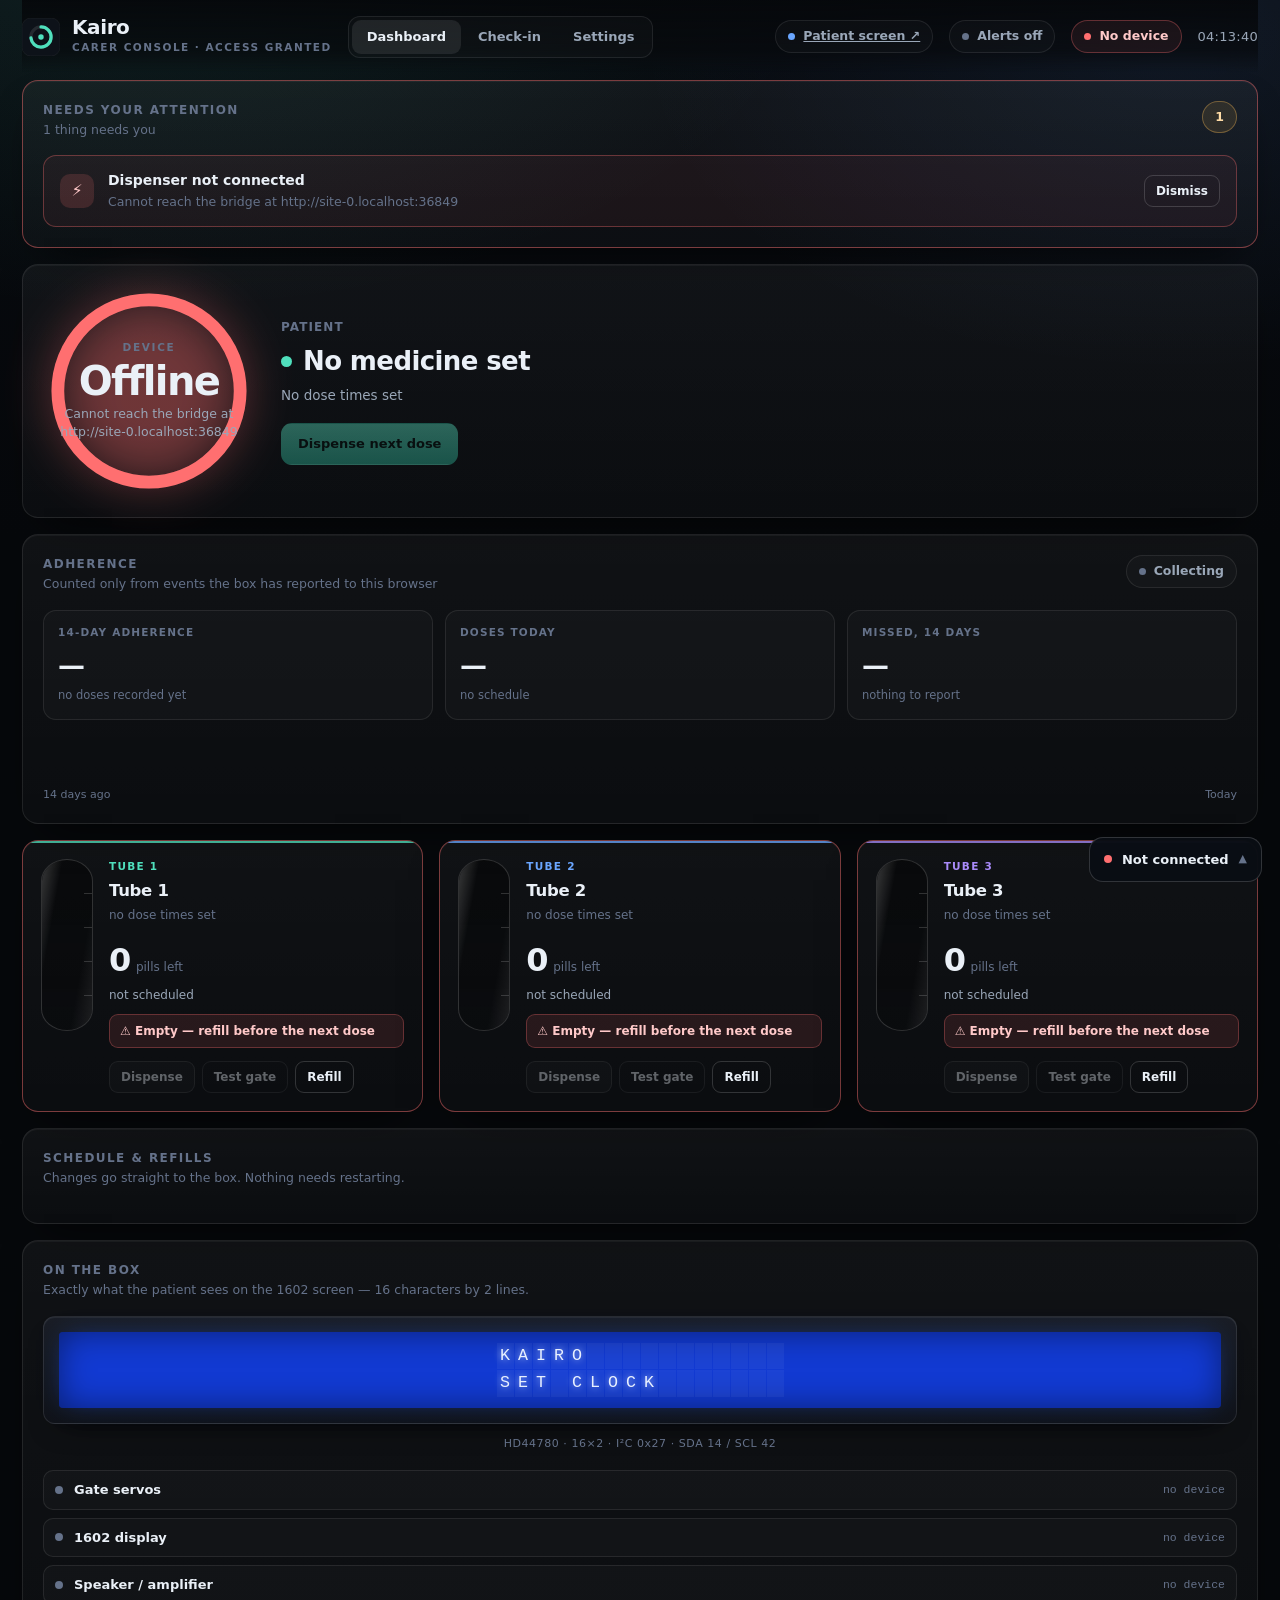
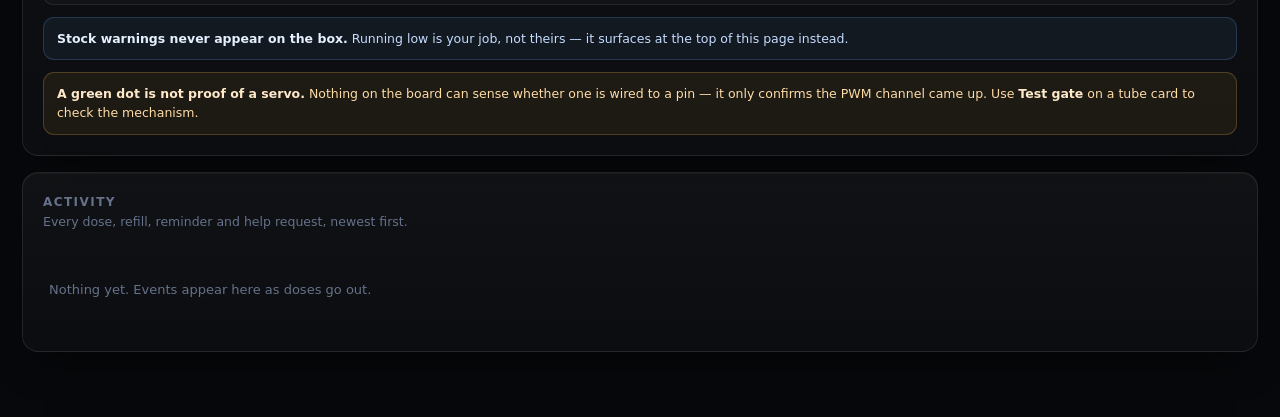
==== site/index.html @ b150500f "Kairo: pill dispenser with carer console and patient kiosk Access Granted hackathon build. A three-t" ====
<!doctype html>
<html lang="en">
<head>
<meta charset="utf-8">
<meta name="viewport" content="width=device-width, initial-scale=1, viewport-fit=cover">
<title>Kairo — carer console</title>
<meta name="description" content="Kairo by Access Granted — the carer console for a low-cost automatic pill dispenser.">
<meta name="theme-color" content="#06080b">
<link rel="icon" href="data:image/svg+xml,<svg xmlns='http://www.w3.org/2000/svg' viewBox='0 0 64 64'><rect width='64' height='64' rx='16' fill='%230a0e14'/><circle cx='32' cy='32' r='17' fill='none' stroke='%234fe0bd' stroke-width='6' stroke-dasharray='80 27' stroke-linecap='round' transform='rotate(-90 32 32)'/></svg>">
<link rel="stylesheet" href="app/theme.css">
<link rel="stylesheet" href="app/carer.css">
</head>
<body>

<div class="wrap">
<header class="top">
  <div class="brand">
    <svg class="mark" viewBox="0 0 64 64" aria-hidden="true">
      <rect width="64" height="64" rx="15" fill="#0d1219" stroke="rgba(255,255,255,.09)"/>
      <circle cx="32" cy="32" r="17" fill="none" stroke="rgba(255,255,255,.1)" stroke-width="5.5"/>
      <circle cx="32" cy="32" r="17" fill="none" stroke="#4fe0bd" stroke-width="5.5"
              stroke-dasharray="78 29" stroke-linecap="round" transform="rotate(-90 32 32)"/>
      <circle cx="32" cy="32" r="4.6" fill="#4fe0bd"/>
    </svg>
    <div><h1>Kairo</h1><span class="by">Carer console · Access Granted</span></div>
  </div>

  <nav class="views" aria-label="Sections">
    <button data-view="dashboard" aria-current="true">Dashboard</button>
    <button data-view="camera">Check-in</button>
    <button data-view="settings">Settings</button>
  </nav>

  <span class="spacer"></span>

  <!-- The patient screen is a separate page for a separate device. Opened
       in a new tab so the carer never loses this one. -->
  <a class="chip" href="patient.html" target="_blank" rel="noopener"
     title="Open the patient kiosk — this is what goes on the tablet beside the box">
    <span class="dot" style="background:var(--blue)"></span>Patient screen ↗
  </a>
  <span class="chip" id="alarmChip" role="button" tabindex="0"
        title="Browser notifications for refills, missed doses and help requests">
    <span class="dot"></span><span id="alarmTxt">Alerts off</span>
  </span>
  <span class="chip demo" id="srcChip"><span class="dot"></span><span id="srcTxt">Demo data</span></span>
  <span class="clock num" id="hostClock">--:--:--</span>
</header>

<!-- ==================== DASHBOARD ==================== -->
<main id="dashboard" class="grid">

  <!-- First thing on the page, because it is the only part that asks the
       carer to actually do something. -->
  <section class="card alerts calm" id="alerts">
    <div class="hdr">
      <div><h2>Needs your attention</h2><p class="sub" id="alertCount">Nothing needs you</p></div>
      <span class="chip warn" id="alertBadge" hidden>0</span>
    </div>
    <ul class="alert-list" id="alertList"></ul>
    <div class="refill" id="refillBox" hidden></div>
  </section>

  <section class="card span5">
    <div class="hero" id="hero">
      <div class="ring">
        <div class="glow" id="ringGlow"></div>
        <svg viewBox="0 0 100 100" aria-hidden="true">
          <circle cx="50" cy="50" r="43" fill="none" stroke="rgba(255,255,255,.075)" stroke-width="6"/>
          <circle id="ringArc" cx="50" cy="50" r="43" fill="none" stroke="#4fe0bd" stroke-width="6"
                  stroke-linecap="round" stroke-dasharray="270.2" stroke-dashoffset="270.2"
                  style="transition:stroke-dashoffset .6s linear, stroke .5s"/>
        </svg>
        <div class="face">
          <div class="lab" id="ringLab">Next dose in</div>
          <div class="big num" id="ringBig">--</div>
          <div class="sml" id="ringSml">&nbsp;</div>
        </div>
      </div>
      <div class="meta">
        <div class="who" id="heroWho">Patient</div>
        <div class="med"><span class="swatch" id="heroSw"></span><span id="heroMed">—</span></div>
        <div class="at" id="heroAt">No schedule set</div>
        <div class="acts">
          <button class="btn primary" id="btnForce">Dispense next dose</button>
        </div>
      </div>
    </div>
  </section>

  <section class="card span7">
    <div class="hdr">
      <div><h2>Adherence</h2><p class="sub" id="adhSub">Doses taken on time</p></div>
      <span class="chip" id="adhTag"><span class="dot"></span><span>—</span></span>
    </div>
    <div class="stats">
      <div class="stat"><div class="k">14-day adherence</div><div class="v num" id="stAdh">—</div><div class="n" id="stAdhN">no data yet</div></div>
      <div class="stat"><div class="k">Doses today</div><div class="v num" id="stToday">—</div><div class="n" id="stTodayN">&nbsp;</div></div>
      <div class="stat"><div class="k">Missed, 14 days</div><div class="v num" id="stMiss">—</div><div class="n" id="stMissN">&nbsp;</div></div>
    </div>
    <div class="days" id="daysBar" role="img" aria-label="Daily adherence, last 14 days"></div>
    <div class="days-legend"><span>14 days ago</span><span>Today</span></div>
  </section>

  <div class="tubes" id="tubeCards"></div>

  <section class="card span7">
    <h2>Schedule &amp; refills</h2>
    <p class="sub">Changes go straight to the box. Nothing needs restarting.</p>
    <div id="editors"></div>
  </section>

  <section class="card span5">
    <h2>On the box</h2>
    <p class="sub">Exactly what the patient sees on the 1602 screen — 16 characters by 2 lines.</p>
    <div class="lcd-wrap">
      <div class="bezel"><div class="lcd" id="lcd" aria-live="polite"></div></div>
      <div class="lcd-cap">HD44780 · 16×2 · I²C 0x27 · SDA 14 / SCL 42</div>
    </div>
    <div class="hw" id="hwList" style="margin-top:18px"></div>
    <div class="note info">
      <b>Stock warnings never appear on the box.</b> Running low is your job, not theirs —
      it surfaces at the top of this page instead.
    </div>
    <div class="note">
      <b>A green dot is not proof of a servo.</b> Nothing on the board can sense whether
      one is wired to a pin — it only confirms the PWM channel came up. Use <b>Test gate</b>
      on a tube card to check the mechanism.
    </div>
  </section>

  <section class="card">
    <h2>Activity</h2>
    <p class="sub">Every dose, refill, reminder and help request, newest first.</p>
    <ul class="log" id="logList"></ul>
  </section>
</main>

<!-- ==================== CHECK-IN ==================== -->
<section id="camera" class="grid">
  <div class="card span8">
    <div class="hdr">
      <div><h2>Wellbeing check-in</h2><p class="sub">Live view from the XIAO ESP32-S3 Sense beside the box.</p></div>
      <button class="btn" id="btnCam">Start check-in</button>
    </div>
    <div class="cam-frame" id="camFrame">
      <div class="cam-off">
        <div class="eye">◉</div>
        <h3>Camera is off</h3>
        <p>The stream stays off until a carer asks for it. Enter the camera address
           and press <b>Start check-in</b>.</p>
      </div>
    </div>
    <div class="privacy">
      <span class="i">🔒</span>
      <p><b>This is not monitoring.</b> The camera has no recording, no storage and no
      face recognition. It opens only when a carer presses the button, shows an indicator
      while it is on, and closes when you leave this page — a consented look-in to decide
      whether somebody needs a phone call, nothing more.</p>
    </div>
  </div>

  <div class="card span4">
    <h2>Camera</h2>
    <p class="sub">Second board, its own WiFi connection.</p>
    <div style="margin-bottom:12px">
      <label class="fl" for="camIp">Address from the serial log</label>
      <input type="text" id="camIp" placeholder="10.24.109.107" autocomplete="off">
    </div>
    <div class="hw">
      <div class="p" id="camStat"><span class="dot"></span><span class="nm">Stream</span><span class="pin">idle</span></div>
      <div class="p"><span class="dot" style="background:var(--blue)"></span><span class="nm">Board</span><span class="pin">XIAO ESP32-S3 Sense</span></div>
      <div class="p"><span class="dot" style="background:var(--blue)"></span><span class="nm">Feed</span><span class="pin">MJPEG :81/stream</span></div>
    </div>
    <div class="note info">
      The address is DHCP-assigned and changes on every boot, so read it from
      <span class="mono">serial-tools/read_serial.py</span> rather than trusting an old one.
      The sketch needs <span class="mono">PSRAM=opi</span> or the camera will not initialise.
    </div>
    <div style="margin-top:14px;display:flex;gap:8px;flex-wrap:wrap">
      <button class="btn sm" id="btnSnap">Open still frame</button>
      <button class="btn sm ghost" id="btnCamUi">Camera settings</button>
    </div>
  </div>
</section>

<!-- ==================== SETTINGS ==================== -->
<section id="settings" class="grid">
  <div class="card span6">
    <h2>Reminder sound</h2>
    <p class="sub">What the box plays when a dose is due. Stored on the board, so it survives a power cut.</p>
    <div class="sounds" id="soundList" role="radiogroup" aria-label="Reminder sound"></div>
    <div class="vol">
      <label class="fl" for="volume" style="margin:0;white-space:nowrap">Volume</label>
      <input type="range" id="volume" min="0" max="100" step="5" value="35">
      <span class="val num" id="volVal">35%</span>
    </div>
    <div class="note">
      <b>Loud enough matters.</b> The chime has to carry into the next room, but it also
      plays several times a day for years — anything that reads as an emergency in week one
      gets ignored by week three. That is why none of these are alarms.
    </div>
    <div class="note info">
      A missed dose or an empty tube always uses a separate, more insistent tune so the two
      can never be confused. That one is deliberately not adjustable.
    </div>
  </div>

  <div class="card span6">
    <h2>Who this is for</h2>
    <p class="sub">Stored on the board alongside the schedule.</p>
    <div style="margin-bottom:14px">
      <label class="fl" for="cfgPatient">Name shown on this console</label>
      <input type="text" id="cfgPatient" maxlength="40" placeholder="e.g. Mum, or Margaret">
    </div>
    <div style="display:flex;gap:12px;flex-wrap:wrap">
      <div style="flex:1 1 150px">
        <label class="fl" for="cfgLow">Warn me at</label>
        <input type="number" id="cfgLow" min="1" max="200" value="10">
      </div>
      <div style="flex:1 1 150px">
        <label class="fl" for="cfgRemind">Repeat reminder every</label>
        <input type="number" id="cfgRemind" min="1" max="60" value="3">
      </div>
      <div style="flex:1 1 150px">
        <label class="fl" for="cfgMissed">Call it missed after</label>
        <input type="number" id="cfgMissed" min="2" max="240" value="15">
      </div>
    </div>
    <p class="sub" style="margin:8px 0 0">Pills · minutes · minutes</p>
    <div style="margin-top:14px;display:flex;gap:9px;align-items:center">
      <button class="btn primary" id="btnSaveCfg">Save to device</button>
      <span class="saved" id="cfgSaved" style="font-size:12px;color:var(--mint);opacity:0;transition:opacity .3s">Saved</span>
    </div>
    <div class="note info">
      <b>Give up after</b> is when an untaken dose is recorded as missed and raised here.
      It does not retract the pills — they are already in the tray.
    </div>
  </div>

  <div class="card span6">
    <div class="hdr">
      <div><h2>Device console</h2><p class="sub">Raw serial from the board.</p></div>
      <button class="btn sm ghost" id="btnProbe">Re-probe pins</button>
    </div>
    <div class="term" id="term"></div>
    <div class="note info">
      Anything the board prints that is not JSON lands here, so an ordinary
      <span class="mono">print()</span> while debugging still shows up.
    </div>
  </div>
</section>
</div>

<!-- ==================== connection drawer ==================== -->
<aside class="conn" id="conn">
  <button class="hd" id="connHd" aria-expanded="false">
    <span class="dot" id="connDot" style="background:var(--amber)"></span>
    <span id="connTitle">Demo data — no board attached</span>
    <span class="ch" id="connChev">▲</span>
  </button>
  <div class="bd">
    <div class="seg" role="tablist">
      <button data-src="demo" aria-current="true">Demo</button>
      <button data-src="bridge" aria-current="false">Live device</button>
    </div>
    <div id="bridgeCfg" hidden>
      <div class="fld">
        <label class="fl" for="baseUrl">Bridge address</label>
        <input type="text" id="baseUrl" placeholder="http://localhost:8000" autocomplete="off">
      </div>
      <div class="fld">
        <label class="fl" for="portSel">Serial port</label>
        <select id="portSel"><option value="">auto-detect</option></select>
      </div>
      <div class="kv"><span>Board</span><span id="kvFw">—</span></div>
      <div class="kv"><span>Frame age</span><span id="kvAge">—</span></div>
      <div class="kv"><span>Clock</span><span id="kvClock">—</span></div>
    </div>
    <p class="msg" id="connMsg">
      Everything works without hardware. Switch to <b>Live device</b> once
      <span class="mono">python site/bridge.py</span> is running.
    </p>
  </div>
</aside>

<div class="toasts" id="toasts"></div>
<div class="sr" id="live" aria-live="assertive"></div>

<script src="app/core.js"></script>
<script src="app/device.js"></script>
<script src="app/carer.js"></script>
</body>
</html>
---- site/app/theme.css ----
/* ==================================================================== *
 * Kairo — shared design system
 *
 * Loaded by BOTH the carer console and the patient kiosk, so anything in
 * here has to make sense on a laptop and on a tablet propped next to the
 * box. Page-specific layout lives in carer.css / patient.css.
 *
 * No build step and no external requests by design: the site has to open
 * off a USB stick at a venue with no internet.
 * ==================================================================== */

:root{
  --bg:#06080b; --bg-2:#0a0e14;
  --panel:rgba(255,255,255,.042); --panel-2:rgba(255,255,255,.022);
  --line:rgba(255,255,255,.085); --line-2:rgba(255,255,255,.16);
  --ink:#eaf0f7; --dim:#9aa7b8; --faint:#65728a;
  --mint:#4fe0bd; --blue:#6aa6ff; --amber:#ffbe55; --red:#ff6f70; --violet:#a98bfa;

  /* One colour per tube, used consistently everywhere a tube is named. */
  --t1:#4fe0bd; --t2:#6aa6ff; --t3:#a98bfa;

  --r:16px; --r-sm:10px;
  --sans:ui-sans-serif,system-ui,-apple-system,"Segoe UI",Roboto,Inter,sans-serif;
  --mono:ui-monospace,"SF Mono","Cascadia Code",Consolas,"Liberation Mono",monospace;
  --shadow:0 1px 0 rgba(255,255,255,.045) inset, 0 18px 44px -22px rgba(0,0,0,.9);
}

*{box-sizing:border-box}
/* Author `display` rules beat the UA sheet, so a .warn{display:flex} would
   keep showing a [hidden] element. This has to win outright. */
[hidden]{display:none!important}
html,body{height:100%}
body{
  margin:0; background:var(--bg); color:var(--ink); font-family:var(--sans);
  font-size:14px; line-height:1.5; -webkit-font-smoothing:antialiased;
  overflow-x:hidden;
}
/* Two very soft light sources, so the flat panels have somewhere to sit. */
body::before{
  content:""; position:fixed; inset:0; pointer-events:none; z-index:0;
  background:
    radial-gradient(1100px 620px at 12% -8%, rgba(79,224,189,.10), transparent 62%),
    radial-gradient(900px 560px at 92% 4%, rgba(106,166,255,.09), transparent 60%),
    linear-gradient(180deg,#080b10,#06080b 60%);
}
button,input,select{font:inherit;color:inherit}
button{cursor:pointer;background:none;border:0}
a{color:var(--blue)}

.num{font-variant-numeric:tabular-nums;font-feature-settings:"tnum" 1}
.mono{font-family:var(--mono)}
.sr{position:absolute;width:1px;height:1px;overflow:hidden;clip:rect(0 0 0 0);white-space:nowrap}

/* ---------- brand ---------- */
.brand{display:flex;align-items:center;gap:12px;min-width:0}
.mark{width:38px;height:38px;flex:none}
.brand h1{margin:0;font-size:20px;font-weight:650;letter-spacing:-.4px;line-height:1.05}
.brand .by{
  display:block;font-size:10.5px;font-weight:600;letter-spacing:.14em;
  text-transform:uppercase;color:var(--faint);margin-top:2px;
}

/* ---------- chips ---------- */
.chip{
  display:inline-flex;align-items:center;gap:8px;padding:6px 12px;border-radius:999px;
  border:1px solid var(--line);background:var(--panel-2);font-size:12.5px;font-weight:560;
  color:var(--dim);
}
.chip .dot{width:7px;height:7px;border-radius:50%;background:var(--faint);flex:none}
.chip.live{color:#bff3e6;border-color:rgba(79,224,189,.34);background:rgba(79,224,189,.09)}
.chip.live .dot{background:var(--mint);animation:ping 2.4s infinite}
.chip.demo{color:#ffe0b0;border-color:rgba(255,190,85,.3);background:rgba(255,190,85,.08)}
.chip.demo .dot{background:var(--amber)}
.chip.bad{color:#ffc9c9;border-color:rgba(255,111,112,.32);background:rgba(255,111,112,.08)}
.chip.bad .dot{background:var(--red)}
.chip.warn{color:#ffdca6;border-color:rgba(255,190,85,.34);background:rgba(255,190,85,.1)}
.chip.warn .dot{background:var(--amber)}
@keyframes ping{
  0%{box-shadow:0 0 0 0 rgba(79,224,189,.5)}
  70%{box-shadow:0 0 0 7px rgba(79,224,189,0)}
  100%{box-shadow:0 0 0 0 rgba(79,224,189,0)}
}

/* ---------- cards ---------- */
.card{
  position:relative; padding:20px;
  border:1px solid var(--line); border-radius:var(--r);
  background:linear-gradient(180deg,var(--panel),var(--panel-2));
  box-shadow:var(--shadow);
}
.card h2{
  margin:0 0 2px; font-size:12px; font-weight:660; letter-spacing:.12em;
  text-transform:uppercase; color:var(--faint);
}
.card h2 + .sub{margin:0 0 16px;font-size:12.5px;color:var(--faint)}
.card .hdr{display:flex;align-items:flex-start;justify-content:space-between;gap:14px}

/* ---------- buttons ---------- */
.btn{
  display:inline-flex;align-items:center;justify-content:center;gap:8px;
  padding:10px 16px;border-radius:11px;border:1px solid var(--line-2);
  background:rgba(255,255,255,.05);font-size:13px;font-weight:600;color:var(--ink);
  transition:transform .12s,background .16s,border-color .16s,opacity .16s;
}
.btn:hover{background:rgba(255,255,255,.1)}
.btn:active{transform:translateY(1px)}
.btn:disabled{opacity:.38;cursor:not-allowed}
.btn.primary{background:linear-gradient(180deg,#5ff0cd,#31c4a4);border-color:transparent;color:#04120e}
.btn.primary:hover{filter:brightness(1.07)}
.btn.ghost{background:transparent}
.btn.sm{padding:6px 11px;font-size:12px;border-radius:9px}
.btn.danger{border-color:rgba(255,111,112,.4);color:#ffc9c9;background:rgba(255,111,112,.08)}

/* ---------- form fields ---------- */
input[type=text],input[type=number],input[type=time],select{
  padding:9px 11px;border-radius:10px;border:1px solid var(--line);
  background:rgba(0,0,0,.3);color:var(--ink);width:100%;
}
input:focus,select:focus,button:focus-visible{
  outline:2px solid rgba(106,166,255,.45);outline-offset:1px;border-color:transparent;
}
label.fl{
  display:block;font-size:11px;font-weight:600;letter-spacing:.08em;
  text-transform:uppercase;color:var(--faint);margin-bottom:6px;
}
input[type=range]{width:100%;accent-color:var(--mint)}

/* ---------- notes ---------- */
.note{
  margin-top:12px;padding:11px 13px;border-radius:11px;font-size:12.5px;line-height:1.55;
  background:rgba(255,190,85,.075);border:1px solid rgba(255,190,85,.22);color:#ffdca6;
}
.note b{color:#ffe9c9}
.note.info{background:rgba(106,166,255,.07);border-color:rgba(106,166,255,.22);color:#c6dcff}
.note.info b{color:#e4efff}

/* ---------- the 1602 display, drawn to scale ---------- */
.bezel{
  padding:15px;border-radius:12px;width:100%;
  background:linear-gradient(180deg,#1a1e26,#101319);
  border:1px solid rgba(255,255,255,.1);
  box-shadow:0 14px 30px -18px #000, inset 0 1px 0 rgba(255,255,255,.06);
}
.lcd{
  --cw:clamp(12px,2.1vw,17px);
  display:grid;grid-template-columns:repeat(16,var(--cw));gap:1px;
  justify-content:center;padding:11px 9px;border-radius:4px;
  background:#123ad2;
  box-shadow:inset 0 0 32px rgba(0,0,0,.45), 0 0 26px -8px rgba(30,90,255,.55);
}
.lcd s{
  all:unset;display:block;height:calc(var(--cw)*1.55);
  font-family:var(--mono);font-size:calc(var(--cw)*.98);line-height:calc(var(--cw)*1.55);
  text-align:center;color:#e8f0ff;text-shadow:0 0 7px rgba(220,235,255,.75);
  background:rgba(255,255,255,.045);white-space:pre;
}
.lcd-cap{font-size:11px;color:var(--faint);letter-spacing:.05em;text-align:center}

/* ---------- toasts ---------- */
.toasts{
  position:fixed;left:50%;top:14px;transform:translateX(-50%);z-index:80;
  display:flex;flex-direction:column;gap:9px;width:min(430px,calc(100vw - 28px));
}
.toast{
  display:flex;gap:12px;padding:13px 15px;border-radius:13px;
  background:rgba(14,18,25,.97);border:1px solid var(--line-2);backdrop-filter:blur(14px);
  box-shadow:0 20px 44px -20px #000;animation:drop .32s cubic-bezier(.2,.9,.2,1);
}
@keyframes drop{from{opacity:0;transform:translateY(-14px)}to{opacity:1;transform:none}}
.toast .i{font-size:17px;line-height:1.2}
.toast .c{flex:1;min-width:0}
.toast b{display:block;font-size:13.5px;font-weight:620}
.toast p{margin:2px 0 0;font-size:12.5px;color:var(--faint);line-height:1.5}
.toast.warn{border-color:rgba(255,190,85,.4)}
.toast.bad{border-color:rgba(255,111,112,.45)}
.toast.good{border-color:rgba(79,224,189,.4)}

@media(prefers-reduced-motion:reduce){
  *{animation-duration:.001s!important;transition-duration:.001s!important}
}
---- site/app/carer.css ----
/* ==================================================================== *
 * Kairo — the carer console
 *
 * Everything that involves a decision lives here: schedules, pill counts,
 * refill alerts, the sound, the camera, the raw serial. None of it appears
 * on the patient kiosk.
 * ==================================================================== */

.wrap{position:relative;z-index:1;max-width:1420px;margin:0 auto;padding:0 22px 64px}

/* ---------- header ---------- */
header.top{
  position:sticky; top:0; z-index:40;
  display:flex; align-items:center; gap:16px; flex-wrap:wrap;
  padding:16px 0 14px; margin-bottom:8px;
  background:linear-gradient(180deg,rgba(6,8,11,.94),rgba(6,8,11,.62) 70%,transparent);
  backdrop-filter:blur(14px);
}
nav.views{
  display:flex;gap:2px;padding:3px;border:1px solid var(--line);
  border-radius:12px;background:var(--panel-2);
}
nav.views button{
  padding:7px 15px;border-radius:9px;font-size:13px;font-weight:560;color:var(--dim);
  transition:background .16s,color .16s;
}
nav.views button:hover{color:var(--ink)}
nav.views button[aria-current="true"]{background:rgba(255,255,255,.085);color:var(--ink)}
.top .spacer{flex:1 1 auto}
.top .clock{font-size:13px;color:var(--dim);letter-spacing:.02em}
.chip button{color:inherit;opacity:.65}
.chip button:hover{opacity:1}
.chip .badge{
  min-width:17px;height:17px;padding:0 5px;border-radius:9px;display:grid;place-content:center;
  background:var(--red);color:#2a0000;font-size:10.5px;font-weight:750;
}

/* ---------- grid ---------- */
.grid{display:grid;grid-template-columns:repeat(12,1fr);gap:16px}
.grid > .card{grid-column:span 12}
.span3{grid-column:span 3}.span4{grid-column:span 4}.span5{grid-column:span 5}
.span6{grid-column:span 6}.span7{grid-column:span 7}.span8{grid-column:span 8}
@media(max-width:1080px){
  .span3,.span4,.span5,.span6,.span7,.span8{grid-column:span 12}
}
#dashboard,#camera,#settings{scroll-margin-top:88px}
#camera,#settings{display:none}
#camera.on,#settings.on{display:grid}

/* ==================================================================== *
 * ALERTS — the thing that tells the carer to act
 * ==================================================================== */
.alerts{grid-column:span 12}
.alerts.calm{border-color:rgba(79,224,189,.22)}
.alerts.hot{border-color:rgba(255,190,85,.4)}
.alerts.bad{border-color:rgba(255,111,112,.45)}
.alert-list{list-style:none;margin:0;padding:0;display:grid;gap:10px}
.alert{
  display:flex;align-items:center;gap:14px;padding:14px 16px;border-radius:13px;
  border:1px solid var(--line);background:var(--panel-2);
}
.alert.sev-warn{border-color:rgba(255,190,85,.32);background:rgba(255,190,85,.06)}
.alert.sev-bad{border-color:rgba(255,111,112,.34);background:rgba(255,111,112,.06)}
.alert .ic{
  width:34px;height:34px;flex:none;border-radius:10px;display:grid;place-content:center;
  font-size:16px;background:rgba(255,255,255,.06);
}
.alert.sev-warn .ic{background:rgba(255,190,85,.16);color:#ffdca6}
.alert.sev-bad .ic{background:rgba(255,111,112,.16);color:#ffc9c9}
.alert .tx{flex:1;min-width:0}
.alert .tx b{display:block;font-size:14px;font-weight:620}
.alert .tx span{font-size:12.5px;color:var(--faint)}
.alert .go{display:flex;gap:8px;flex-wrap:wrap;flex:none}
.calm-note{
  display:flex;align-items:center;gap:12px;padding:14px 16px;border-radius:13px;
  background:rgba(79,224,189,.06);border:1px solid rgba(79,224,189,.2);
  font-size:13.5px;color:#bff3e6;
}
.calm-note .ic{font-size:17px}

/* The refill drawer that an alert opens, inline so the carer never leaves
   the alert to act on it. */
.refill{
  display:flex;align-items:flex-end;gap:10px;flex-wrap:wrap;
  margin-top:10px;padding:14px;border-radius:12px;
  background:rgba(0,0,0,.3);border:1px solid var(--line);
}
.refill .f{width:120px;flex:none}
.refill .quick{display:flex;gap:7px;flex-wrap:wrap}

/* ==================================================================== *
 * HERO — countdown
 * ==================================================================== */
.hero{display:flex;gap:26px;align-items:center;flex-wrap:wrap}
.ring{position:relative;width:212px;height:212px;flex:none}
.ring svg{width:100%;height:100%;transform:rotate(-90deg)}
.ring .glow{
  position:absolute;inset:14px;border-radius:50%;filter:blur(26px);opacity:.4;
  background:var(--mint);transition:background .5s,opacity .5s;
}
.ring .face{position:absolute;inset:0;display:grid;place-content:center;text-align:center}
.ring .lab{font-size:10.5px;font-weight:660;letter-spacing:.16em;text-transform:uppercase;color:var(--faint)}
.ring .big{font-size:40px;font-weight:660;letter-spacing:-1.6px;line-height:1.04;margin:5px 0 2px}
.ring .sml{font-size:12.5px;color:var(--dim)}
.hero .meta{flex:1 1 260px;min-width:240px}
.hero .who{font-size:12px;color:var(--faint);letter-spacing:.09em;text-transform:uppercase;font-weight:640}
.hero .med{font-size:26px;font-weight:640;letter-spacing:-.6px;margin:6px 0 4px;display:flex;align-items:center;gap:11px}
.hero .med .swatch{width:11px;height:11px;border-radius:50%;flex:none}
.hero .at{color:var(--dim);font-size:13.5px}
.hero .acts{display:flex;gap:9px;flex-wrap:wrap;margin-top:18px}
.hero.urgent{animation:breathe 2.6s ease-in-out infinite}
@keyframes breathe{0%,100%{opacity:1}50%{opacity:.93}}

/* ---------- stats ---------- */
.stats{display:grid;grid-template-columns:repeat(3,1fr);gap:12px}
@media(max-width:520px){.stats{grid-template-columns:1fr 1fr}}
.stat{padding:14px;border:1px solid var(--line);border-radius:13px;background:var(--panel-2)}
.stat .k{font-size:10.5px;font-weight:660;letter-spacing:.11em;text-transform:uppercase;color:var(--faint)}
.stat .v{font-size:27px;font-weight:660;letter-spacing:-1px;margin-top:5px}
.stat .n{font-size:11.5px;color:var(--faint);margin-top:1px}
.days{display:flex;gap:4px;align-items:flex-end;margin-top:16px;height:44px}
.days i{flex:1;border-radius:3px;background:rgba(255,255,255,.07);position:relative;min-width:5px}
.days i b{position:absolute;inset:auto 0 0;border-radius:3px;display:block;transition:height .4s}
.days-legend{display:flex;justify-content:space-between;font-size:11px;color:var(--faint);margin-top:7px}

/* ==================================================================== *
 * TUBES
 * ==================================================================== */
.tubes{grid-column:span 12;display:grid;grid-template-columns:repeat(3,1fr);gap:16px}
@media(max-width:860px){.tubes{grid-template-columns:1fr}}
.tube{
  display:flex;gap:16px;padding:18px;
  border:1px solid var(--line);border-radius:var(--r);
  background:linear-gradient(180deg,var(--panel),var(--panel-2));box-shadow:var(--shadow);
  position:relative;overflow:hidden;
}
.tube::after{content:"";position:absolute;inset:0 0 auto;height:2px;background:var(--tc);opacity:.75}
.tube.low{border-color:rgba(255,190,85,.42)}
.tube.empty{border-color:rgba(255,111,112,.45)}
.glass{
  width:52px;flex:none;height:172px;border-radius:26px/22px;position:relative;
  border:1px solid var(--line-2);overflow:hidden;
  background:linear-gradient(180deg,rgba(0,0,0,.42),rgba(0,0,0,.2));
}
/* The fill is drawn as stacked tablets rather than a plain bar — the
   repeating gradient reads as pills from across a room. */
.glass .fill{
  position:absolute;inset:auto 3px 3px;border-radius:22px;
  transition:height .6s cubic-bezier(.2,.7,.2,1);
  background:
    repeating-linear-gradient(180deg,
      color-mix(in srgb,var(--tc) 88%, white 12%) 0 9px,
      color-mix(in srgb,var(--tc) 62%, black 38%) 9px 13px);
  box-shadow:0 0 22px -4px var(--tc);
}
.glass .shine{
  position:absolute;inset:0;border-radius:inherit;pointer-events:none;
  background:linear-gradient(100deg,rgba(255,255,255,.16) 4%,transparent 26%,transparent 72%,rgba(255,255,255,.07) 96%);
}
.glass .ticks{position:absolute;inset:0;pointer-events:none}
.glass .ticks i{position:absolute;right:0;width:8px;height:1px;background:rgba(255,255,255,.16)}
.tube .body{flex:1;min-width:0;display:flex;flex-direction:column}
.tube .tn{font-size:10.5px;font-weight:660;letter-spacing:.12em;text-transform:uppercase;color:var(--tc)}
.tube .name{
  font-size:16.5px;font-weight:620;letter-spacing:-.3px;margin:4px 0 2px;
  white-space:nowrap;overflow:hidden;text-overflow:ellipsis;
}
.tube .sched{font-size:12px;color:var(--faint)}
.tube .count{display:flex;align-items:baseline;gap:6px;margin-top:12px}
.tube .count b{font-size:32px;font-weight:660;letter-spacing:-1.4px}
.tube .count span{font-size:12px;color:var(--faint)}
.tube .runway{font-size:12px;color:var(--dim);margin-top:2px}
.tube .servo-no{margin-top:8px;font-size:11.5px;color:#ffc9c9}
.tube .warn{
  margin-top:10px;padding:7px 10px;border-radius:9px;font-size:12px;font-weight:560;
  display:flex;gap:7px;align-items:center;
}
.tube .warn.low{background:rgba(255,190,85,.11);color:#ffdca6;border:1px solid rgba(255,190,85,.26)}
.tube .warn.empty{background:rgba(255,111,112,.11);color:#ffc9c9;border:1px solid rgba(255,111,112,.3)}
.tube .acts{display:flex;gap:7px;margin-top:auto;padding-top:13px;flex-wrap:wrap}

/* ==================================================================== *
 * SCHEDULE EDITOR
 * ==================================================================== */
.ed{border-top:1px solid var(--line);padding:15px 0}
.ed:first-of-type{border-top:0;padding-top:4px}
.ed .row1{display:flex;gap:11px;align-items:flex-end;flex-wrap:wrap}
.ed .row1 .f-name{flex:1 1 200px;min-width:150px}
.ed .row1 .f-dose{width:96px;flex:none}
.ed .row1 .f-count{width:112px;flex:none}
.ed .dot{width:9px;height:9px;border-radius:50%;background:var(--tc);margin-bottom:13px;flex:none}
.times{display:flex;gap:7px;flex-wrap:wrap;align-items:center;margin-top:12px}
.time-chip{
  display:inline-flex;align-items:center;gap:7px;padding:6px 8px 6px 12px;border-radius:9px;
  border:1px solid var(--line-2);background:rgba(255,255,255,.05);
  font-size:13px;font-weight:600;font-variant-numeric:tabular-nums;
}
.time-chip button{color:var(--faint);font-size:15px;line-height:1;padding:0 2px}
.time-chip button:hover{color:var(--red)}
.times input[type=time]{width:118px}
.ed .save{margin-top:12px;display:flex;gap:9px;align-items:center}
.ed .saved{font-size:12px;color:var(--mint);opacity:0;transition:opacity .3s}
.ed .saved.on{opacity:1}

/* ==================================================================== *
 * HARDWARE / LCD PANEL
 * ==================================================================== */
.lcd-wrap{display:flex;flex-direction:column;align-items:center;gap:12px}
.hw{display:grid;gap:8px;margin-top:4px}
.hw .p{
  display:flex;align-items:center;gap:11px;padding:9px 11px;border-radius:10px;
  border:1px solid var(--line);background:var(--panel-2);font-size:13px;
}
.hw .p .dot{width:8px;height:8px;border-radius:50%;flex:none;background:var(--faint)}
.hw .p.ok .dot{background:var(--mint);box-shadow:0 0 9px var(--mint)}
.hw .p.no .dot{background:var(--red)}
.hw .p .nm{font-weight:600}
.hw .p .pin{
  margin-left:auto;font-family:var(--mono);font-size:11.5px;color:var(--faint);
  max-width:54%;overflow:hidden;text-overflow:ellipsis;white-space:nowrap;
}

/* ==================================================================== *
 * SOUND
 * ==================================================================== */
.sounds{display:grid;gap:9px}
.sound{
  display:flex;align-items:center;gap:12px;padding:11px 13px;border-radius:11px;
  border:1px solid var(--line);background:var(--panel-2);cursor:pointer;
  transition:border-color .16s,background .16s;
}
.sound:hover{background:rgba(255,255,255,.05)}
.sound[aria-checked="true"]{border-color:rgba(79,224,189,.45);background:rgba(79,224,189,.07)}
.sound .tick{
  width:18px;height:18px;flex:none;border-radius:50%;border:1.5px solid var(--line-2);
  display:grid;place-content:center;font-size:11px;color:#04120e;
}
.sound[aria-checked="true"] .tick{background:var(--mint);border-color:transparent}
.sound .nm{font-weight:600;text-transform:capitalize}
.sound .kd{font-size:11.5px;color:var(--faint);margin-left:auto;margin-right:4px}
.sound.off{opacity:.45;cursor:not-allowed}
.vol{display:flex;align-items:center;gap:13px;margin-top:16px}
.vol .val{width:46px;text-align:right;font-variant-numeric:tabular-nums;font-weight:620}

/* ==================================================================== *
 * ACTIVITY / CONSOLE
 * ==================================================================== */
.log{list-style:none;margin:0;padding:0;max-height:340px;overflow:auto}
.log li{display:flex;gap:12px;padding:10px 2px;border-bottom:1px solid rgba(255,255,255,.05)}
.log li:last-child{border-bottom:0}
.log .ic{
  width:26px;height:26px;flex:none;border-radius:8px;display:grid;place-content:center;
  font-size:13px;background:rgba(255,255,255,.06);
}
.log .tx{flex:1;min-width:0}
.log .tx b{font-weight:600}
.log .tx div{font-size:12px;color:var(--faint)}
.log .when{font-size:12px;color:var(--faint);white-space:nowrap;font-variant-numeric:tabular-nums}
.log .k-taken .ic{background:rgba(79,224,189,.15);color:var(--mint)}
.log .k-dispensed .ic{background:rgba(106,166,255,.15);color:var(--blue)}
.log .k-missed .ic,.log .k-empty .ic{background:rgba(255,111,112,.15);color:var(--red)}
.log .k-low .ic,.log .k-refill .ic{background:rgba(255,190,85,.15);color:var(--amber)}
.log .k-help .ic{background:rgba(255,111,112,.2);color:#ffc9c9}
.log .k-tested .ic{background:rgba(255,255,255,.08);color:var(--dim)}
.log .k-snoozed .ic,.log .k-reminded .ic{background:rgba(169,139,250,.15);color:var(--violet)}
.empty-note{padding:22px 4px;color:var(--faint);font-size:13px;text-align:center}
.term{
  font-family:var(--mono);font-size:11.5px;line-height:1.65;height:250px;overflow:auto;
  background:rgba(0,0,0,.4);border:1px solid var(--line);border-radius:11px;padding:11px;
  white-space:pre-wrap;word-break:break-word;color:#b9c6d8;
}
.term .t{color:var(--faint)}
.term .dev{color:#a8e6d6}
.term .br{color:#a9c8ff}

/* ==================================================================== *
 * CAMERA
 * ==================================================================== */
.cam-frame{
  position:relative;aspect-ratio:4/3;width:100%;max-height:min(60vh,540px);
  border-radius:14px;overflow:hidden;background:#05070a;border:1px solid var(--line);
  display:grid;place-items:center;
}
.cam-frame img{width:100%;height:100%;object-fit:cover;display:block}
.cam-off{text-align:center;padding:26px;max-width:44ch}
.cam-off .eye{font-size:34px;opacity:.5}
.cam-off h3{margin:12px 0 6px;font-size:16px;font-weight:620}
.cam-off p{margin:0;color:var(--faint);font-size:13px;line-height:1.6}
.cam-live-badge{
  position:absolute;top:12px;left:12px;display:flex;align-items:center;gap:7px;
  padding:6px 11px;border-radius:999px;background:rgba(0,0,0,.6);backdrop-filter:blur(8px);
  font-size:11.5px;font-weight:640;letter-spacing:.08em;text-transform:uppercase;
}
.cam-live-badge i{width:7px;height:7px;border-radius:50%;background:var(--red);animation:ping 1.8s infinite}
.privacy{
  display:flex;gap:12px;padding:14px;border-radius:12px;margin-top:14px;
  background:rgba(106,166,255,.06);border:1px solid rgba(106,166,255,.2);
}
.privacy .i{font-size:17px;line-height:1}
.privacy p{margin:0;font-size:12.5px;color:#c6dcff;line-height:1.6}
.privacy b{color:#e4efff}

/* ==================================================================== *
 * CONNECTION DRAWER
 * ==================================================================== */
.conn{
  position:fixed;right:18px;bottom:18px;z-index:60;
  width:auto;max-width:calc(100vw - 36px);
  border:1px solid var(--line-2);border-radius:14px;overflow:hidden;
  background:rgba(10,14,20,.96);backdrop-filter:blur(18px);
  box-shadow:0 26px 60px -26px #000;
}
.conn > button.hd{
  width:100%;display:flex;align-items:center;gap:10px;padding:12px 14px;
  font-size:13px;font-weight:600;text-align:left;
}
.conn .hd .dot{width:8px;height:8px;border-radius:50%;flex:none}
.conn .hd .ch{margin-left:auto;color:var(--faint);font-size:11px}
.conn .bd{display:none;padding:0 14px 14px;border-top:1px solid var(--line)}
.conn.open{width:min(370px,calc(100vw - 36px))}
.conn.open .bd{display:block}
.conn .seg{
  display:flex;gap:2px;padding:3px;border:1px solid var(--line);border-radius:11px;
  background:var(--panel-2);margin:14px 0 12px;
}
.conn .seg button{flex:1;padding:8px;border-radius:8px;font-size:12.5px;font-weight:600;color:var(--dim)}
.conn .seg button[aria-current=true]{background:rgba(255,255,255,.09);color:var(--ink)}
.conn .fld{margin-bottom:11px}
.conn .msg{font-size:12px;line-height:1.55;color:var(--faint);margin-top:4px}
.conn .msg.bad{color:#ffb4b4}
.conn .msg.good{color:#a7ecd8}
.conn .kv{
  display:flex;justify-content:space-between;font-size:12px;color:var(--faint);
  padding:4px 0;border-top:1px solid rgba(255,255,255,.05);
}
.conn .kv span:last-child{color:var(--dim);font-family:var(--mono)}
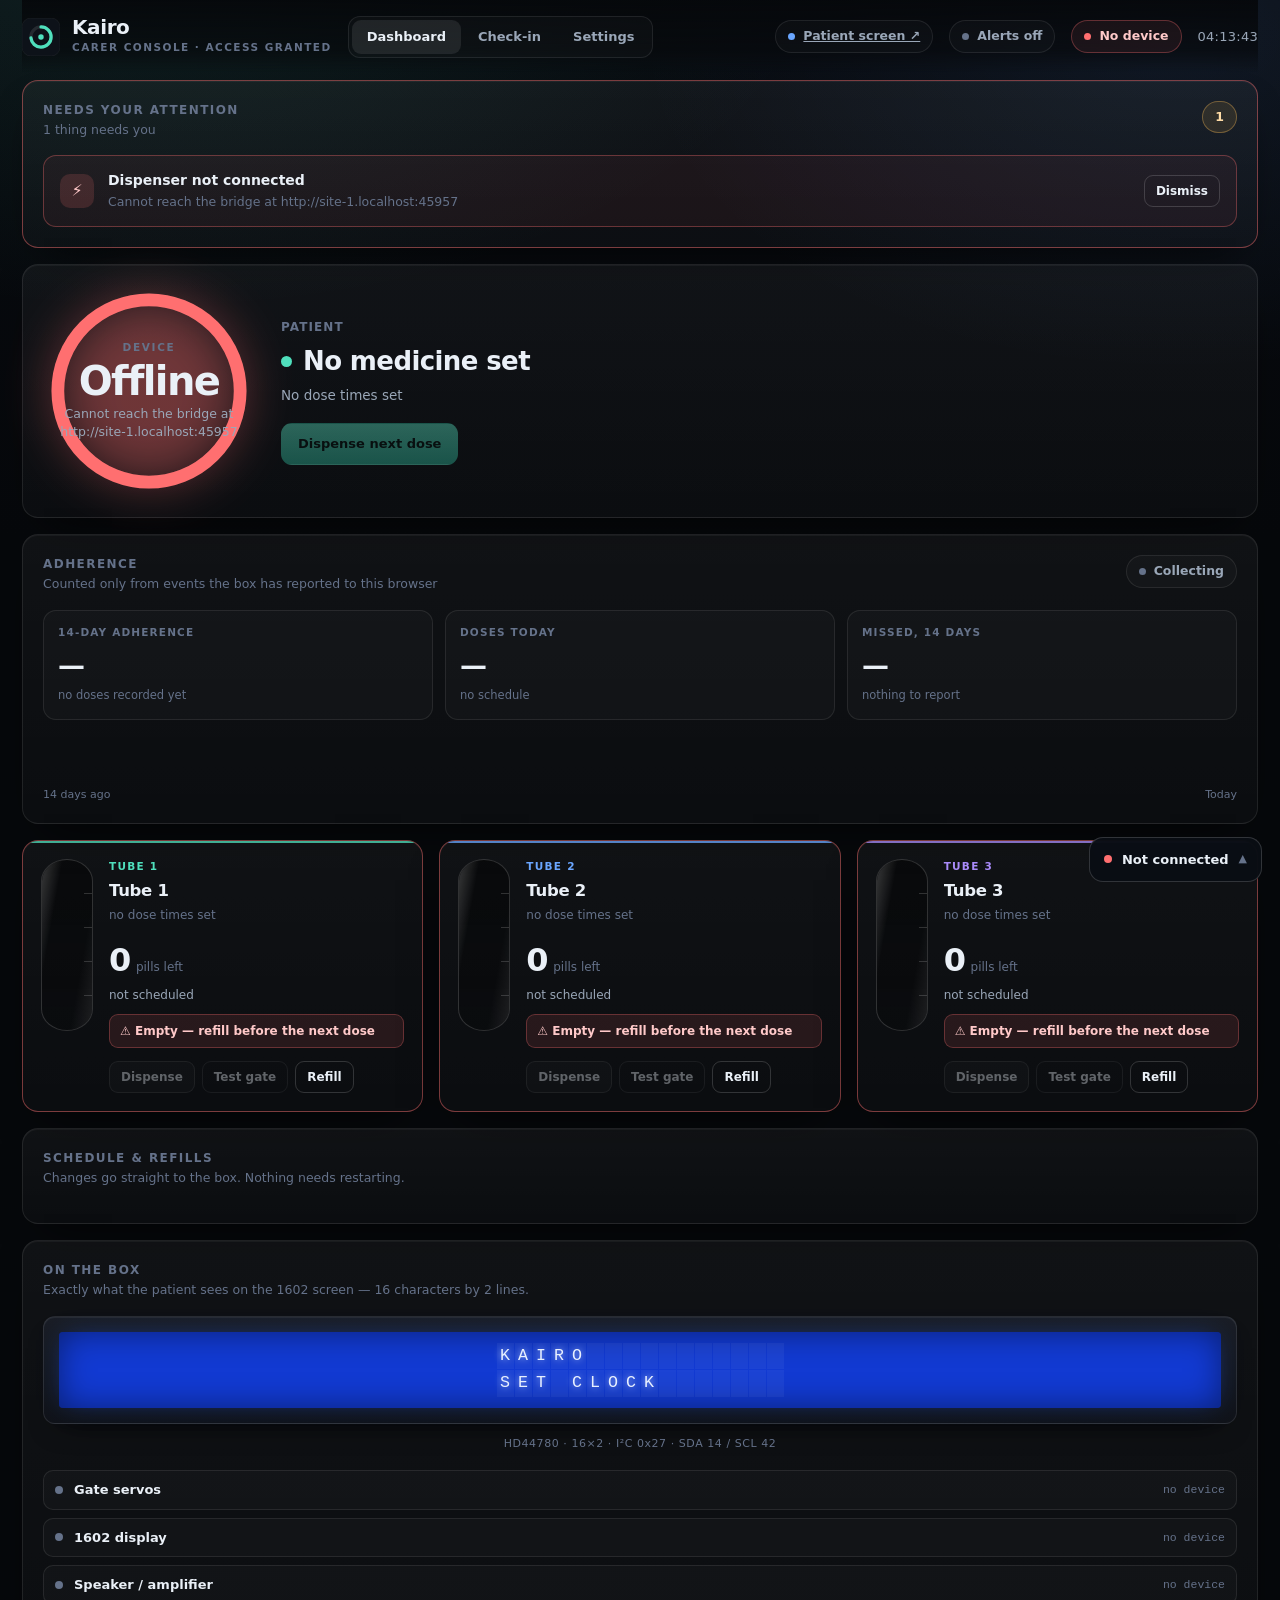
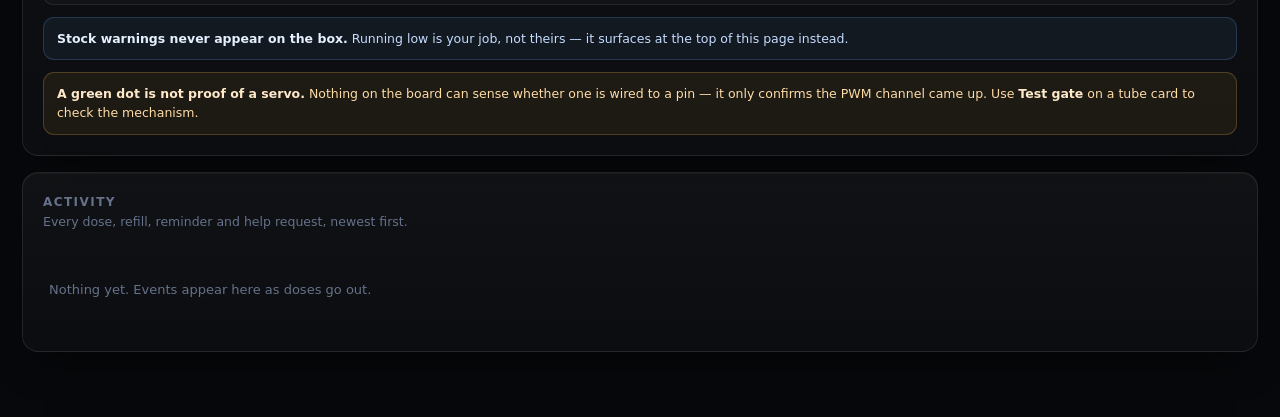
==== commit c442a6f6: "Find the camera by sweeping the network, and rotate serial ports Two problems that both appear the m" ====
--- a/site/index.html
+++ b/site/index.html
@@ -163,9 +163,13 @@
   <div class="card span4">
     <h2>Camera</h2>
     <p class="sub">Second board, its own WiFi connection.</p>
-    <div style="margin-bottom:12px">
-      <label class="fl" for="camIp">Address from the serial log</label>
-      <input type="text" id="camIp" placeholder="10.24.109.107" autocomplete="off">
+    <div style="margin-bottom:10px">
+      <label class="fl" for="camIp">Camera address</label>
+      <input type="text" id="camIp" placeholder="192.168.43.5" autocomplete="off">
+    </div>
+    <div style="display:flex;gap:8px;align-items:center;margin-bottom:12px;flex-wrap:wrap">
+      <button class="btn sm primary" id="btnFindCam">Find it for me</button>
+      <span class="sub" id="findCamMsg" style="margin:0;flex:1 1 140px"></span>
     </div>
     <div class="hw">
       <div class="p" id="camStat"><span class="dot"></span><span class="nm">Stream</span><span class="pin">idle</span></div>
@@ -173,9 +177,15 @@
       <div class="p"><span class="dot" style="background:var(--blue)"></span><span class="nm">Feed</span><span class="pin">MJPEG :81/stream</span></div>
     </div>
     <div class="note info">
-      The address is DHCP-assigned and changes on every boot, so read it from
-      <span class="mono">serial-tools/read_serial.py</span> rather than trusting an old one.
-      The sketch needs <span class="mono">PSRAM=opi</span> or the camera will not initialise.
+      <b>The address changes every boot</b> — it comes from DHCP. Rather than reading it
+      off the serial log each time, press <b>Find it for me</b>: the bridge sweeps the
+      network you are both on and looks for the camera. That works even when the XIAO is
+      running off breadboard power with no cable attached.
+    </div>
+    <div class="note">
+      The sketch needs <span class="mono">PSRAM=opi</span> at compile time, and
+      <b>Start Stream</b> has to be pressed once on the camera's own page — it does not
+      auto-start.
     </div>
     <div style="margin-top:14px;display:flex;gap:8px;flex-wrap:wrap">
       <button class="btn sm" id="btnSnap">Open still frame</button>
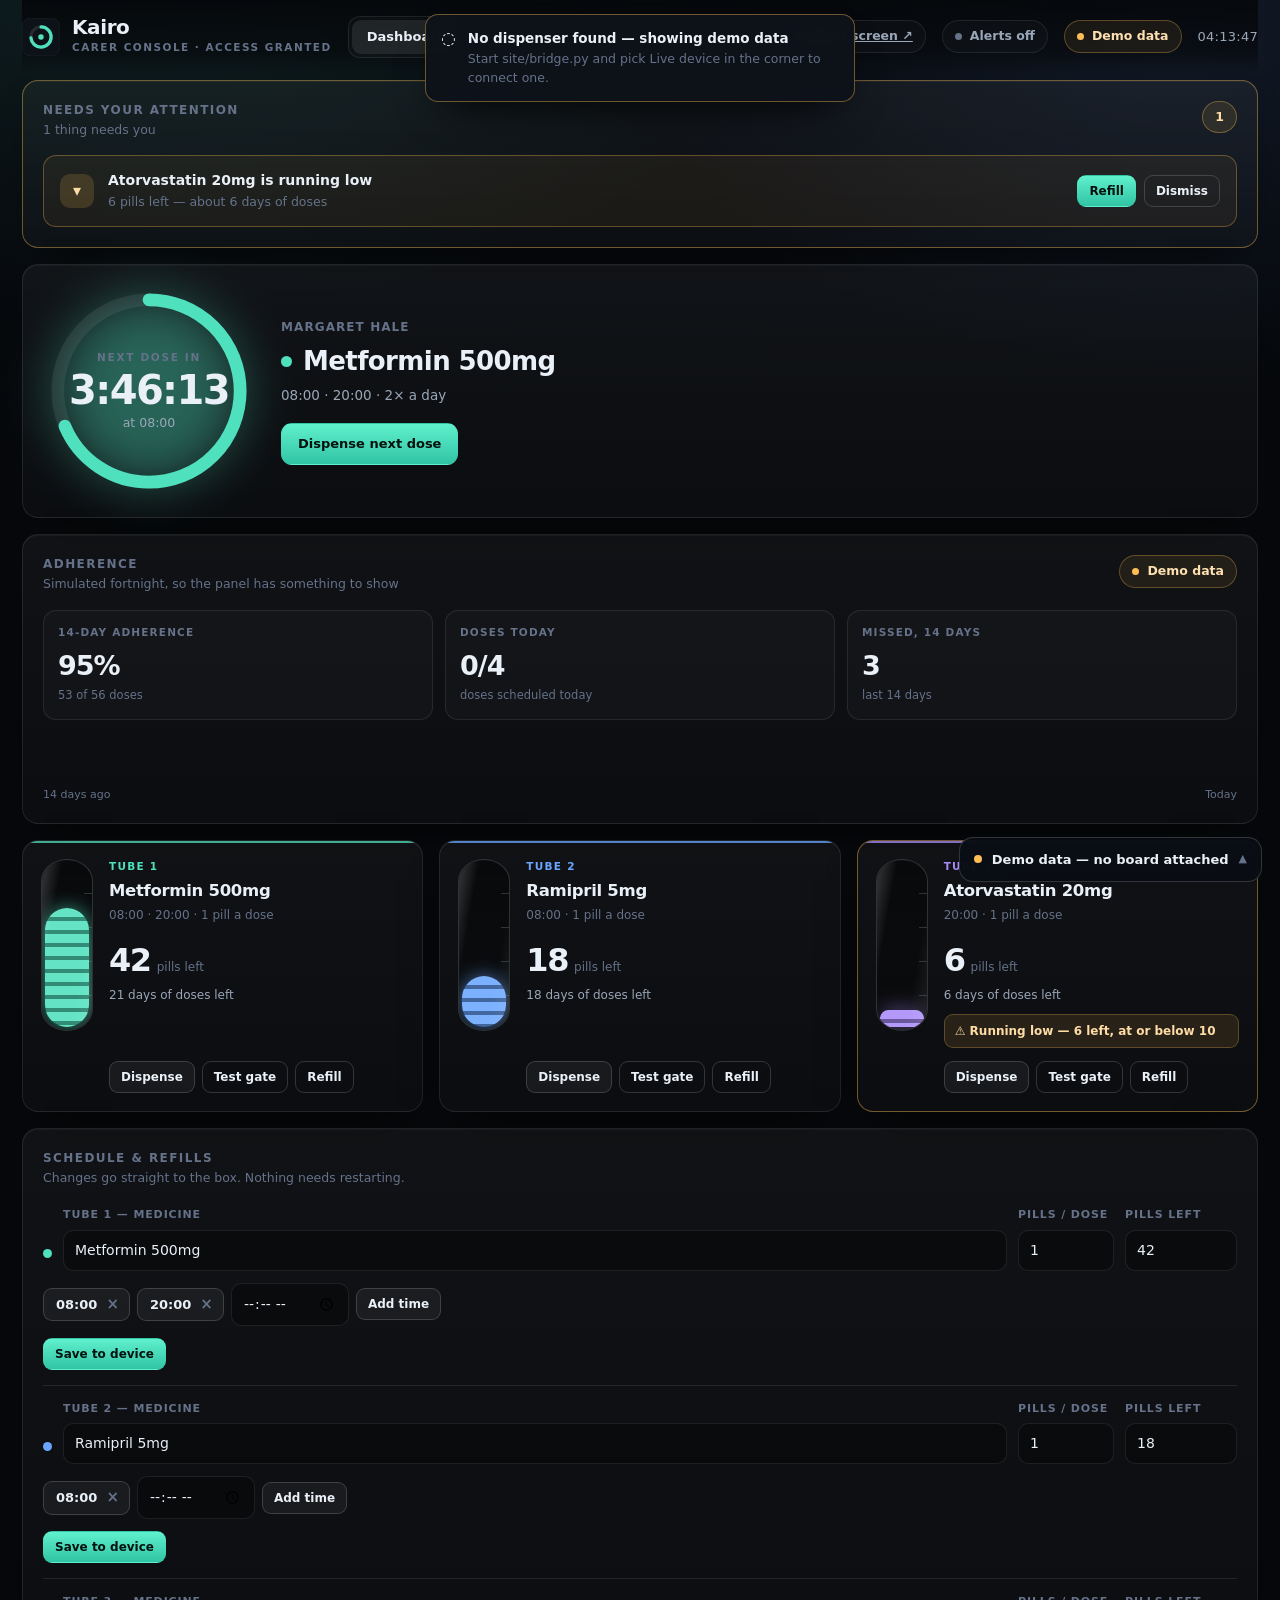
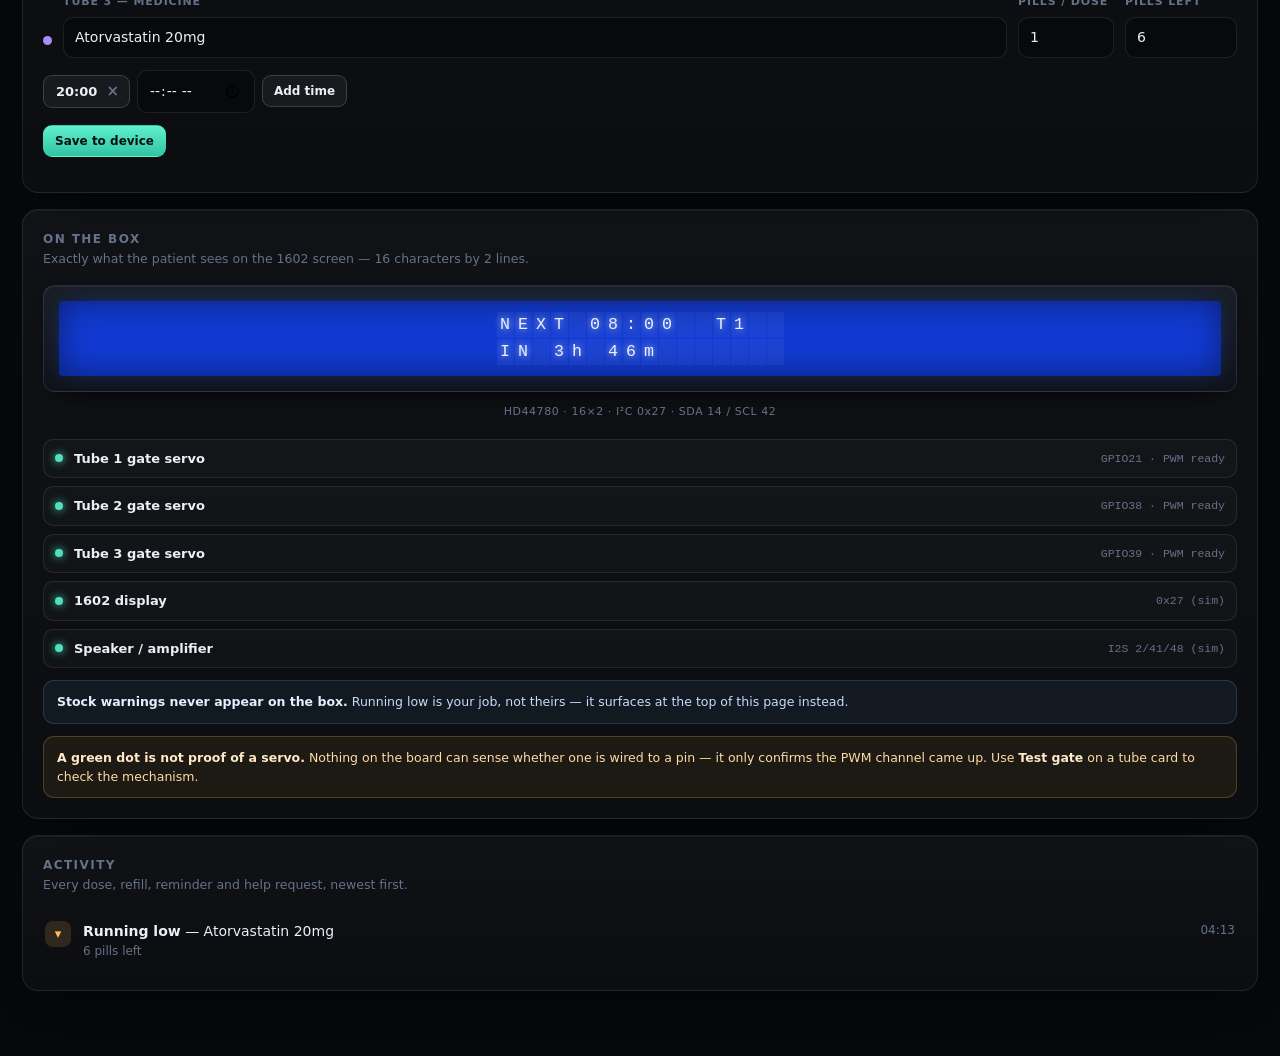
==== commit eb246416: "Default to port 9000, and warn when localhost is already taken Docker Desktop binds 127.0.0.1:8000. " ====
--- a/site/index.html
+++ b/site/index.html
@@ -277,7 +277,7 @@
     <div id="bridgeCfg" hidden>
       <div class="fld">
         <label class="fl" for="baseUrl">Bridge address</label>
-        <input type="text" id="baseUrl" placeholder="http://localhost:8000" autocomplete="off">
+        <input type="text" id="baseUrl" placeholder="http://localhost:9000" autocomplete="off">
       </div>
       <div class="fld">
         <label class="fl" for="portSel">Serial port</label>
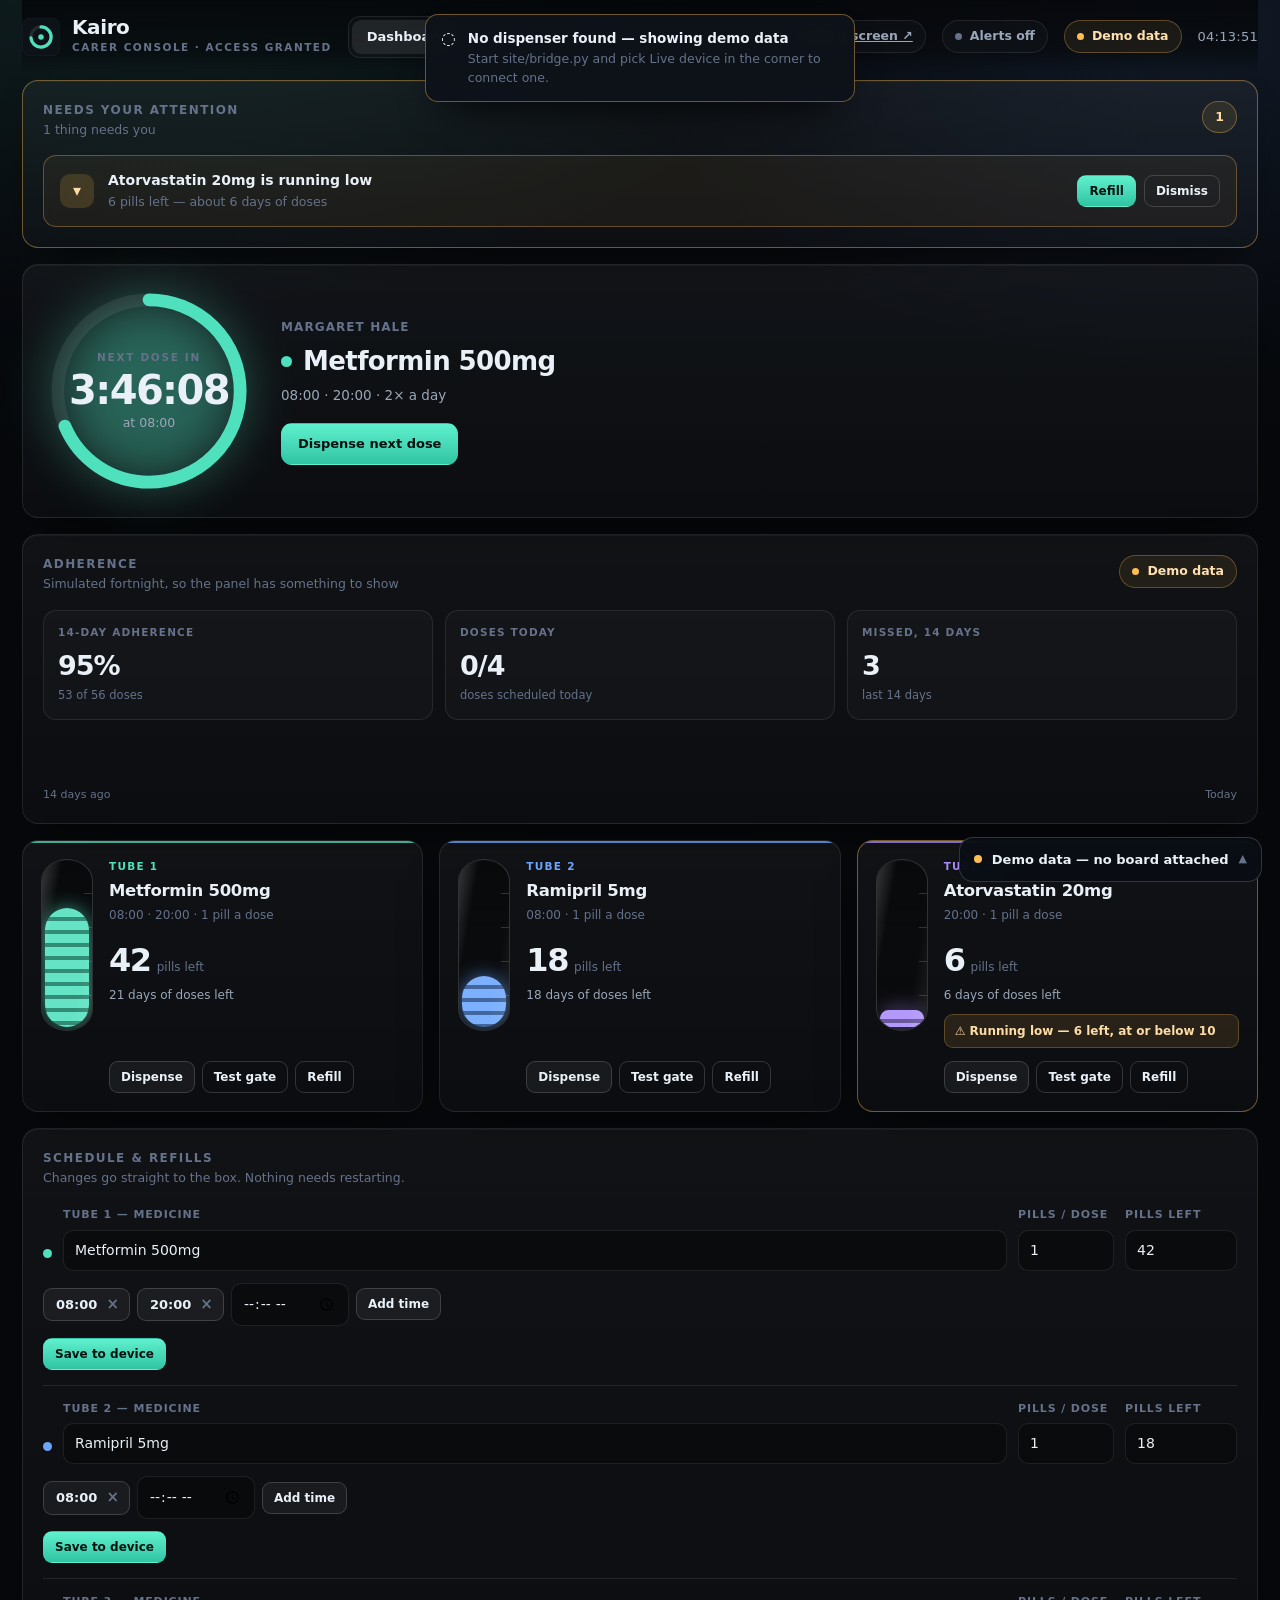
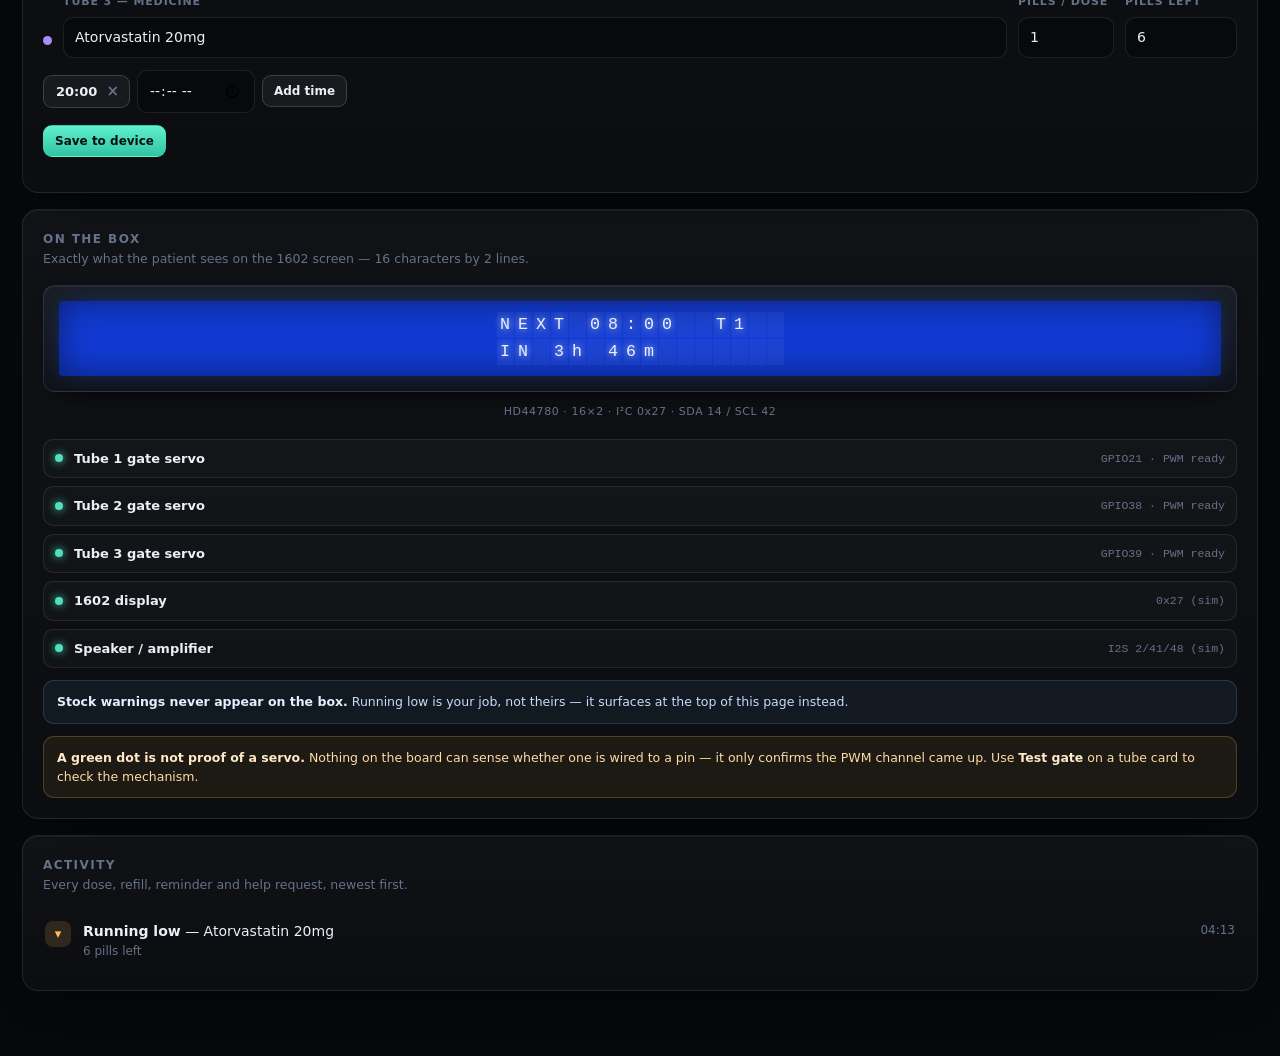
==== commit 46ee9d33: "Ultrasonic presence, a chirp when the camera opens, serial logging --log FILE appends every serial c" ====
--- a/site/index.html
+++ b/site/index.html
@@ -157,6 +157,9 @@
       face recognition. It opens only when a carer presses the button, shows an indicator
       while it is on, and closes when you leave this page — a consented look-in to decide
       whether somebody needs a phone call, nothing more.</p>
+      <p style="margin-top:8px"><b>The box chirps when you start it.</b> A light they might
+      not be facing is not consent, so the person being looked at is told out loud, where
+      they are, every time.</p>
     </div>
   </div>
 
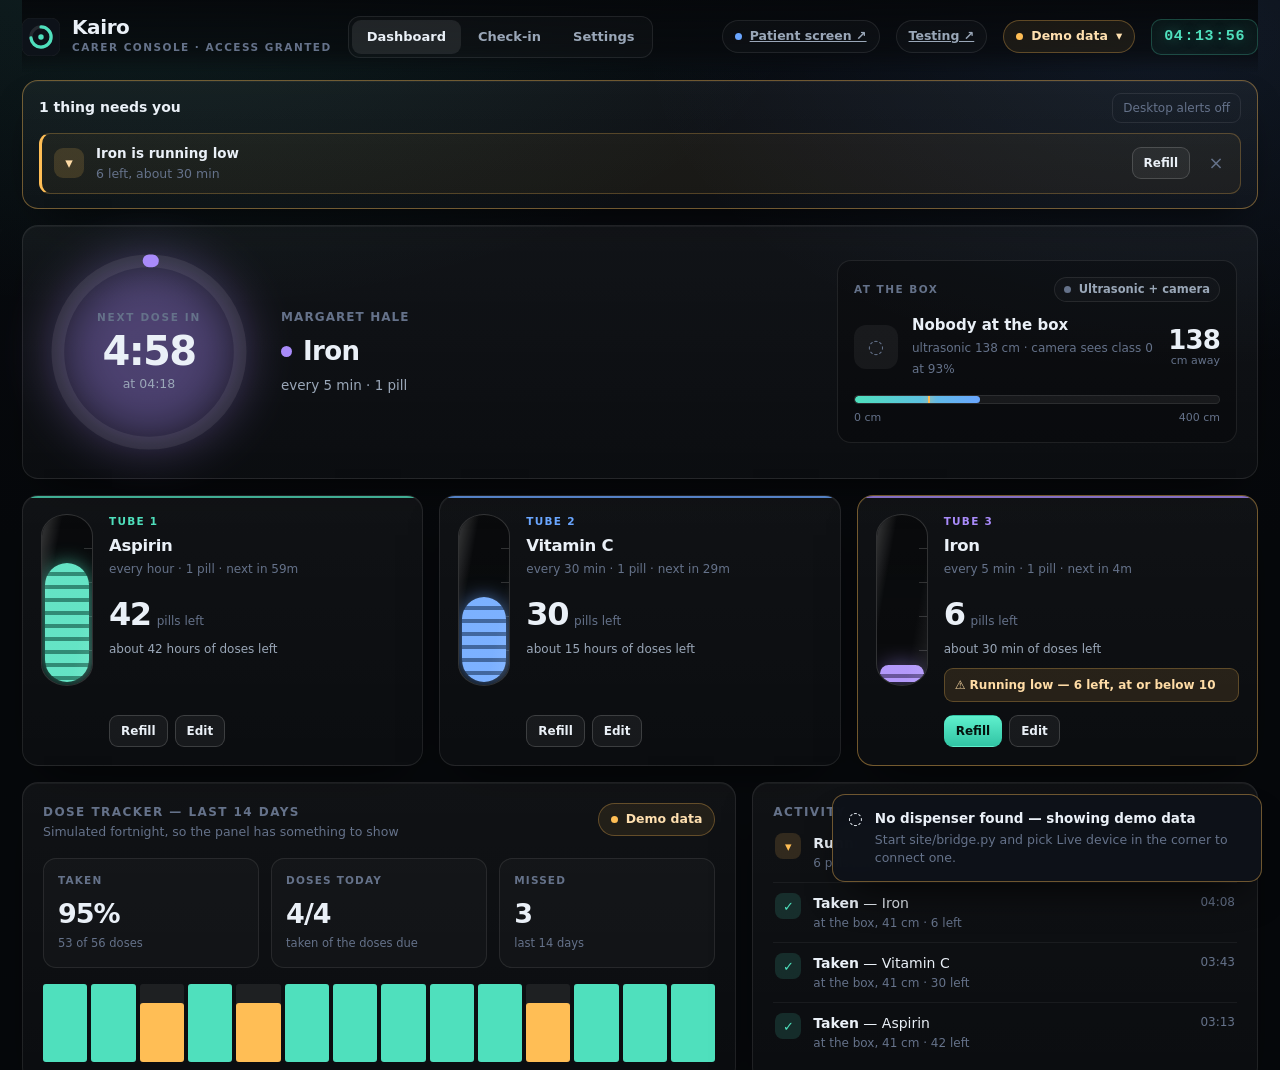
==== commit 951121d0: "Laptop person detection, 800x600 WiFi check-in camera The XIAO runs camera/XiaoCam again: an 800x600" ====
--- a/site/index.html
+++ b/site/index.html
@@ -39,99 +39,118 @@
      title="Open the patient kiosk — this is what goes on the tablet beside the box">
     <span class="dot" style="background:var(--blue)"></span>Patient screen ↗
   </a>
-  <span class="chip" id="alarmChip" role="button" tabindex="0"
-        title="Browser notifications for refills, missed doses and help requests">
-    <span class="dot"></span><span id="alarmTxt">Alerts off</span>
-  </span>
-  <span class="chip demo" id="srcChip"><span class="dot"></span><span id="srcTxt">Demo data</span></span>
-  <span class="clock num" id="hostClock">--:--:--</span>
+  <!-- Dispense, Test gate, the LCD and the raw serial live on their own page,
+       so nothing on this one can move a servo by accident. -->
+  <a class="chip" href="test.html" target="_blank" rel="noopener"
+     title="Hardware testing: dispense, test gates, the LCD, the device console">Testing ↗</a>
+  <!-- Where the data comes from, and the way to change it: a native popover,
+       so a click outside or Esc closes it with no code. -->
+  <button class="chip demo" id="srcChip" popovertarget="conn"
+          title="Demo or live device"><span class="dot"></span><span id="srcTxt">Demo data</span> ▾</button>
+
+  <!-- Reads as a clock rather than as a number that happens to be on the
+       page: mono digits at a fixed width so nothing shifts, and a colon
+       that blinks once a second the way a bedside clock does. -->
+  <span class="clock" id="hostClock" role="timer" aria-label="Current time"
+        title="Current time on this computer">--<i>:</i>--<i>:</i>--</span>
 </header>
+
+<aside class="conn" id="conn" popover>
+  <div class="seg" role="tablist">
+    <button data-src="demo" aria-current="true">Demo</button>
+    <button data-src="bridge" aria-current="false">Live</button>
+  </div>
+  <div id="bridgeCfg" hidden>
+    <div class="fld">
+      <label class="fl" for="baseUrl">Bridge address</label>
+      <input type="text" id="baseUrl" placeholder="http://localhost:9000" autocomplete="off">
+    </div>
+    <div class="fld">
+      <label class="fl" for="portSel">Serial port</label>
+      <select id="portSel"><option value="">auto-detect</option></select>
+    </div>
+    <div class="kv"><span>Board</span><span id="kvFw">—</span></div>
+    <div class="kv"><span>Frame age</span><span id="kvAge">—</span></div>
+    <div class="kv"><span>Clock</span><span id="kvClock">—</span></div>
+  </div>
+  <p class="msg" id="connMsg"></p>
+</aside>
 
 <!-- ==================== DASHBOARD ==================== -->
 <main id="dashboard" class="grid">
 
   <!-- First thing on the page, because it is the only part that asks the
-       carer to actually do something. -->
+       carer to actually do something. One line when nothing does. -->
   <section class="card alerts calm" id="alerts">
+    <div class="alerts-hd">
+      <b id="alertHead">All clear</b>
+      <button class="bell" id="alarmChip"
+              title="Also raise these as desktop notifications, for when this tab is in the background">Desktop alerts off</button>
+    </div>
+    <ul class="alert-list" id="alertList"></ul>
+  </section>
+
+  <section class="card hero" id="hero">
+    <div class="ring">
+      <div class="glow" id="ringGlow"></div>
+      <svg viewBox="0 0 100 100" aria-hidden="true">
+        <circle cx="50" cy="50" r="43" fill="none" stroke="rgba(255,255,255,.075)" stroke-width="6"/>
+        <circle id="ringArc" cx="50" cy="50" r="43" fill="none" stroke="#4fe0bd" stroke-width="6"
+                stroke-linecap="round" stroke-dasharray="270.2" stroke-dashoffset="270.2"
+                style="transition:stroke-dashoffset .6s linear, stroke .5s"/>
+      </svg>
+      <div class="face">
+        <div class="lab" id="ringLab">Next dose in</div>
+        <div class="big num" id="ringBig">--</div>
+        <div class="sml" id="ringSml">&nbsp;</div>
+      </div>
+    </div>
+    <div class="meta">
+      <div class="who" id="heroWho">Patient</div>
+      <div class="med"><span class="swatch" id="heroSw"></span><span id="heroMed">—</span></div>
+      <div class="at" id="heroAt">No schedule set</div>
+    </div>
+
+    <!-- Presence, beside the countdown: "is anybody at the box" is the
+         question a carer has while a dose waits. The ultrasonic sensor and
+         the camera both watch at once, and this shows the two together. -->
+    <div class="pres" id="pres">
+      <div class="pres-hd">
+        <span>At the box</span>
+        <span class="chip" id="presChip"><span class="dot"></span><span id="presSrc">—</span></span>
+      </div>
+      <div class="pres-now">
+        <span class="ic" id="presIc">◌</span>
+        <div class="tx"><b id="presWhat">Not sensing</b><span id="presWhen">no sensor configured</span></div>
+        <div class="read"><span class="v num" id="presVal">—</span><span class="u">&nbsp;</span></div>
+      </div>
+      <div class="pres-bar" id="presBarWrap" hidden>
+        <i id="presBar"></i>
+        <b id="presMark" title="Anything closer than this counts as somebody being here"></b>
+      </div>
+      <div class="pres-scale" id="presScale" hidden><span>0 cm</span><span>400 cm</span></div>
+    </div>
+  </section>
+
+  <!-- Each tube card is also where that tube is refilled and rescheduled,
+       so a tube is edited where it is read rather than in a second list. -->
+  <div class="tubes" id="tubeCards"></div>
+
+  <section class="card span7 adh">
     <div class="hdr">
-      <div><h2>Needs your attention</h2><p class="sub" id="alertCount">Nothing needs you</p></div>
-      <span class="chip warn" id="alertBadge" hidden>0</span>
-    </div>
-    <ul class="alert-list" id="alertList"></ul>
-    <div class="refill" id="refillBox" hidden></div>
+      <div><h2>Dose Tracker — Last 14 Days</h2><p class="sub" id="adhSub">Doses taken on time</p></div>
+      <span class="chip" id="adhTag"><span class="dot"></span><span>—</span></span>
+    </div>
+    <div class="stats">
+      <div class="stat"><div class="k">Taken</div><div class="v num" id="stAdh">—</div><div class="n" id="stAdhN">&nbsp;</div></div>
+      <div class="stat"><div class="k">Doses today</div><div class="v num" id="stToday">—</div><div class="n" id="stTodayN">&nbsp;</div></div>
+      <div class="stat"><div class="k">Missed</div><div class="v num" id="stMiss">—</div><div class="n" id="stMissN">&nbsp;</div></div>
+    </div>
+    <div class="days" id="daysBar" role="img" aria-label="Daily adherence, last 14 days"></div>
   </section>
 
   <section class="card span5">
-    <div class="hero" id="hero">
-      <div class="ring">
-        <div class="glow" id="ringGlow"></div>
-        <svg viewBox="0 0 100 100" aria-hidden="true">
-          <circle cx="50" cy="50" r="43" fill="none" stroke="rgba(255,255,255,.075)" stroke-width="6"/>
-          <circle id="ringArc" cx="50" cy="50" r="43" fill="none" stroke="#4fe0bd" stroke-width="6"
-                  stroke-linecap="round" stroke-dasharray="270.2" stroke-dashoffset="270.2"
-                  style="transition:stroke-dashoffset .6s linear, stroke .5s"/>
-        </svg>
-        <div class="face">
-          <div class="lab" id="ringLab">Next dose in</div>
-          <div class="big num" id="ringBig">--</div>
-          <div class="sml" id="ringSml">&nbsp;</div>
-        </div>
-      </div>
-      <div class="meta">
-        <div class="who" id="heroWho">Patient</div>
-        <div class="med"><span class="swatch" id="heroSw"></span><span id="heroMed">—</span></div>
-        <div class="at" id="heroAt">No schedule set</div>
-        <div class="acts">
-          <button class="btn primary" id="btnForce">Dispense next dose</button>
-        </div>
-      </div>
-    </div>
-  </section>
-
-  <section class="card span7">
-    <div class="hdr">
-      <div><h2>Adherence</h2><p class="sub" id="adhSub">Doses taken on time</p></div>
-      <span class="chip" id="adhTag"><span class="dot"></span><span>—</span></span>
-    </div>
-    <div class="stats">
-      <div class="stat"><div class="k">14-day adherence</div><div class="v num" id="stAdh">—</div><div class="n" id="stAdhN">no data yet</div></div>
-      <div class="stat"><div class="k">Doses today</div><div class="v num" id="stToday">—</div><div class="n" id="stTodayN">&nbsp;</div></div>
-      <div class="stat"><div class="k">Missed, 14 days</div><div class="v num" id="stMiss">—</div><div class="n" id="stMissN">&nbsp;</div></div>
-    </div>
-    <div class="days" id="daysBar" role="img" aria-label="Daily adherence, last 14 days"></div>
-    <div class="days-legend"><span>14 days ago</span><span>Today</span></div>
-  </section>
-
-  <div class="tubes" id="tubeCards"></div>
-
-  <section class="card span7">
-    <h2>Schedule &amp; refills</h2>
-    <p class="sub">Changes go straight to the box. Nothing needs restarting.</p>
-    <div id="editors"></div>
-  </section>
-
-  <section class="card span5">
-    <h2>On the box</h2>
-    <p class="sub">Exactly what the patient sees on the 1602 screen — 16 characters by 2 lines.</p>
-    <div class="lcd-wrap">
-      <div class="bezel"><div class="lcd" id="lcd" aria-live="polite"></div></div>
-      <div class="lcd-cap">HD44780 · 16×2 · I²C 0x27 · SDA 14 / SCL 42</div>
-    </div>
-    <div class="hw" id="hwList" style="margin-top:18px"></div>
-    <div class="note info">
-      <b>Stock warnings never appear on the box.</b> Running low is your job, not theirs —
-      it surfaces at the top of this page instead.
-    </div>
-    <div class="note">
-      <b>A green dot is not proof of a servo.</b> Nothing on the board can sense whether
-      one is wired to a pin — it only confirms the PWM channel came up. Use <b>Test gate</b>
-      on a tube card to check the mechanism.
-    </div>
-  </section>
-
-  <section class="card">
     <h2>Activity</h2>
-    <p class="sub">Every dose, refill, reminder and help request, newest first.</p>
     <ul class="log" id="logList"></ul>
   </section>
 </main>
@@ -140,55 +159,34 @@
 <section id="camera" class="grid">
   <div class="card span8">
     <div class="hdr">
-      <div><h2>Wellbeing check-in</h2><p class="sub">Live view from the XIAO ESP32-S3 Sense beside the box.</p></div>
+      <div><h2>Video Check-In</h2></div>
       <button class="btn" id="btnCam">Start check-in</button>
     </div>
     <div class="cam-frame" id="camFrame">
       <div class="cam-off">
         <div class="eye">◉</div>
         <h3>Camera is off</h3>
-        <p>The stream stays off until a carer asks for it. Enter the camera address
-           and press <b>Start check-in</b>.</p>
-      </div>
-    </div>
-    <div class="privacy">
-      <span class="i">🔒</span>
-      <p><b>This is not monitoring.</b> The camera has no recording, no storage and no
-      face recognition. It opens only when a carer presses the button, shows an indicator
-      while it is on, and closes when you leave this page — a consented look-in to decide
-      whether somebody needs a phone call, nothing more.</p>
-      <p style="margin-top:8px"><b>The box chirps when you start it.</b> A light they might
-      not be facing is not consent, so the person being looked at is told out loud, where
-      they are, every time.</p>
+      </div>
     </div>
   </div>
 
   <div class="card span4">
     <h2>Camera</h2>
-    <p class="sub">Second board, its own WiFi connection.</p>
-    <div style="margin-bottom:10px">
-      <label class="fl" for="camIp">Camera address</label>
-      <input type="text" id="camIp" placeholder="192.168.43.5" autocomplete="off">
-    </div>
-    <div style="display:flex;gap:8px;align-items:center;margin-bottom:12px;flex-wrap:wrap">
-      <button class="btn sm primary" id="btnFindCam">Find it for me</button>
-      <span class="sub" id="findCamMsg" style="margin:0;flex:1 1 140px"></span>
+    <!-- Only for the WiFi webcam sketch; hidden while the USB feed is live. -->
+    <div id="camWifi">
+      <div style="margin-bottom:10px">
+        <label class="fl" for="camIp">Address</label>
+        <input type="text" id="camIp" placeholder="xx.xx.xxx.xxx" autocomplete="off">
+      </div>
+      <div style="display:flex;gap:8px;align-items:center;margin-bottom:12px;flex-wrap:wrap">
+        <button class="btn sm primary" id="btnFindCam">Find it for me</button>
+        <span class="sub" id="findCamMsg" style="margin:0;flex:1 1 140px"></span>
+      </div>
     </div>
     <div class="hw">
       <div class="p" id="camStat"><span class="dot"></span><span class="nm">Stream</span><span class="pin">idle</span></div>
       <div class="p"><span class="dot" style="background:var(--blue)"></span><span class="nm">Board</span><span class="pin">XIAO ESP32-S3 Sense</span></div>
-      <div class="p"><span class="dot" style="background:var(--blue)"></span><span class="nm">Feed</span><span class="pin">MJPEG :81/stream</span></div>
-    </div>
-    <div class="note info">
-      <b>The address changes every boot</b> — it comes from DHCP. Rather than reading it
-      off the serial log each time, press <b>Find it for me</b>: the bridge sweeps the
-      network you are both on and looks for the camera. That works even when the XIAO is
-      running off breadboard power with no cable attached.
-    </div>
-    <div class="note">
-      The sketch needs <span class="mono">PSRAM=opi</span> at compile time, and
-      <b>Start Stream</b> has to be pressed once on the camera's own page — it does not
-      auto-start.
+      <div class="p"><span class="dot" style="background:var(--blue)"></span><span class="nm">Feed</span><span class="pin" id="camFeed">—</span></div>
     </div>
     <div style="margin-top:14px;display:flex;gap:8px;flex-wrap:wrap">
       <button class="btn sm" id="btnSnap">Open still frame</button>
@@ -199,103 +197,46 @@
 
 <!-- ==================== SETTINGS ==================== -->
 <section id="settings" class="grid">
+  <!-- One frame on the board, so one form and one Save. -->
+  <form class="card span6" id="cfgForm">
+    <h2>Care settings</h2>
+    <p class="sub">Stored on the box with the schedule</p>
+    <div class="fields">
+      <div class="f wide">
+        <label class="fl" for="cfgPatient">Name</label>
+        <input type="text" id="cfgPatient" maxlength="40" placeholder="e.g. Mum, or Margaret">
+      </div>
+      <div class="f">
+        <label class="fl" for="cfgLow">Warn at</label>
+        <input type="number" id="cfgLow" min="1" max="200" value="10" required>
+        <span class="u">pills left</span>
+      </div>
+      <div class="f">
+        <label class="fl" for="cfgRemind">Repeat reminder</label>
+        <input type="number" id="cfgRemind" min="5" max="3600" value="30" required>
+        <span class="u">seconds apart</span>
+      </div>
+      <div class="f">
+        <label class="fl" for="cfgMissed">Missed after</label>
+        <input type="number" id="cfgMissed" min="30" max="14400" value="120" required>
+        <span class="u">seconds with nobody there</span>
+      </div>
+    </div>
+    <button class="btn primary">Save to device</button>
+  </form>
+
   <div class="card span6">
     <h2>Reminder sound</h2>
-    <p class="sub">What the box plays when a dose is due. Stored on the board, so it survives a power cut.</p>
+    <p class="sub">Plays when a dose is due</p>
     <div class="sounds" id="soundList" role="radiogroup" aria-label="Reminder sound"></div>
     <div class="vol">
       <label class="fl" for="volume" style="margin:0;white-space:nowrap">Volume</label>
       <input type="range" id="volume" min="0" max="100" step="5" value="35">
       <span class="val num" id="volVal">35%</span>
     </div>
-    <div class="note">
-      <b>Loud enough matters.</b> The chime has to carry into the next room, but it also
-      plays several times a day for years — anything that reads as an emergency in week one
-      gets ignored by week three. That is why none of these are alarms.
-    </div>
-    <div class="note info">
-      A missed dose or an empty tube always uses a separate, more insistent tune so the two
-      can never be confused. That one is deliberately not adjustable.
-    </div>
-  </div>
-
-  <div class="card span6">
-    <h2>Who this is for</h2>
-    <p class="sub">Stored on the board alongside the schedule.</p>
-    <div style="margin-bottom:14px">
-      <label class="fl" for="cfgPatient">Name shown on this console</label>
-      <input type="text" id="cfgPatient" maxlength="40" placeholder="e.g. Mum, or Margaret">
-    </div>
-    <div style="display:flex;gap:12px;flex-wrap:wrap">
-      <div style="flex:1 1 150px">
-        <label class="fl" for="cfgLow">Warn me at</label>
-        <input type="number" id="cfgLow" min="1" max="200" value="10">
-      </div>
-      <div style="flex:1 1 150px">
-        <label class="fl" for="cfgRemind">Repeat reminder every</label>
-        <input type="number" id="cfgRemind" min="1" max="60" value="3">
-      </div>
-      <div style="flex:1 1 150px">
-        <label class="fl" for="cfgMissed">Call it missed after</label>
-        <input type="number" id="cfgMissed" min="2" max="240" value="15">
-      </div>
-    </div>
-    <p class="sub" style="margin:8px 0 0">Pills · minutes · minutes</p>
-    <div style="margin-top:14px;display:flex;gap:9px;align-items:center">
-      <button class="btn primary" id="btnSaveCfg">Save to device</button>
-      <span class="saved" id="cfgSaved" style="font-size:12px;color:var(--mint);opacity:0;transition:opacity .3s">Saved</span>
-    </div>
-    <div class="note info">
-      <b>Give up after</b> is when an untaken dose is recorded as missed and raised here.
-      It does not retract the pills — they are already in the tray.
-    </div>
-  </div>
-
-  <div class="card span6">
-    <div class="hdr">
-      <div><h2>Device console</h2><p class="sub">Raw serial from the board.</p></div>
-      <button class="btn sm ghost" id="btnProbe">Re-probe pins</button>
-    </div>
-    <div class="term" id="term"></div>
-    <div class="note info">
-      Anything the board prints that is not JSON lands here, so an ordinary
-      <span class="mono">print()</span> while debugging still shows up.
-    </div>
   </div>
 </section>
 </div>
-
-<!-- ==================== connection drawer ==================== -->
-<aside class="conn" id="conn">
-  <button class="hd" id="connHd" aria-expanded="false">
-    <span class="dot" id="connDot" style="background:var(--amber)"></span>
-    <span id="connTitle">Demo data — no board attached</span>
-    <span class="ch" id="connChev">▲</span>
-  </button>
-  <div class="bd">
-    <div class="seg" role="tablist">
-      <button data-src="demo" aria-current="true">Demo</button>
-      <button data-src="bridge" aria-current="false">Live device</button>
-    </div>
-    <div id="bridgeCfg" hidden>
-      <div class="fld">
-        <label class="fl" for="baseUrl">Bridge address</label>
-        <input type="text" id="baseUrl" placeholder="http://localhost:9000" autocomplete="off">
-      </div>
-      <div class="fld">
-        <label class="fl" for="portSel">Serial port</label>
-        <select id="portSel"><option value="">auto-detect</option></select>
-      </div>
-      <div class="kv"><span>Board</span><span id="kvFw">—</span></div>
-      <div class="kv"><span>Frame age</span><span id="kvAge">—</span></div>
-      <div class="kv"><span>Clock</span><span id="kvClock">—</span></div>
-    </div>
-    <p class="msg" id="connMsg">
-      Everything works without hardware. Switch to <b>Live device</b> once
-      <span class="mono">python site/bridge.py</span> is running.
-    </p>
-  </div>
-</aside>
 
 <div class="toasts" id="toasts"></div>
 <div class="sr" id="live" aria-live="assertive"></div>
--- a/site/app/carer.css
+++ b/site/app/carer.css
@@ -27,17 +27,35 @@
 nav.views button:hover{color:var(--ink)}
 nav.views button[aria-current="true"]{background:rgba(255,255,255,.085);color:var(--ink)}
 .top .spacer{flex:1 1 auto}
-.top .clock{font-size:13px;color:var(--dim);letter-spacing:.02em}
-.chip button{color:inherit;opacity:.65}
-.chip button:hover{opacity:1}
-.chip .badge{
-  min-width:17px;height:17px;padding:0 5px;border-radius:9px;display:grid;place-content:center;
-  background:var(--red);color:#2a0000;font-size:10.5px;font-weight:750;
+/* A clock, not a number that happens to be on the page. Mono digits at a
+   fixed width so the header never shifts as the seconds roll, and a colon
+   that blinks once a second the way a bedside clock does. */
+.top .clock{
+  display:inline-flex;align-items:center;gap:1px;
+  font-family:var(--mono);font-size:15px;font-weight:650;letter-spacing:.04em;
+  font-variant-numeric:tabular-nums;font-feature-settings:"tnum" 1;
+  color:var(--mint);padding:6px 12px;border-radius:10px;
+  border:1px solid rgba(79,224,189,.24);background:rgba(79,224,189,.06);
+  text-shadow:0 0 14px rgba(79,224,189,.35);
+}
+.top .clock i{font-style:normal;animation:tick 1s step-end infinite}
+@keyframes tick{0%,49%{opacity:1}50%,100%{opacity:.18}}
+@media(prefers-reduced-motion:reduce){.top .clock i{animation:none}}
+/* A phone has its own clock, and a wrapped sticky header ate a quarter of
+   the screen. Logo, chips, then the tabs full width - and it scrolls away. */
+@media(max-width:640px){
+  header.top{position:static;gap:10px;padding:12px 0 10px}
+  .brand > div,.top .clock{display:none}
+  nav.views{order:1;flex:1 0 100%}
+  nav.views button{flex:1}
 }
 
 /* ---------- grid ---------- */
 .grid{display:grid;grid-template-columns:repeat(12,1fr);gap:16px}
-.grid > .card{grid-column:span 12}
+/* Full width unless a span class says otherwise. One class of specificity
+   on purpose: this used to be `.grid > .card`, which outranked `.span5`,
+   so every card on the page was quietly full width. */
+.grid > *{grid-column:span 12}
 .span3{grid-column:span 3}.span4{grid-column:span 4}.span5{grid-column:span 5}
 .span6{grid-column:span 6}.span7{grid-column:span 7}.span8{grid-column:span 8}
 @media(max-width:1080px){
@@ -49,47 +67,47 @@
 
 /* ==================================================================== *
  * ALERTS — the thing that tells the carer to act
- * ==================================================================== */
-.alerts{grid-column:span 12}
+ * A single line when nothing does, a short worst-first list when
+ * something does. Each row carries the one action that resolves it.
+ * ==================================================================== */
+.alerts{padding:12px 16px}
 .alerts.calm{border-color:rgba(79,224,189,.22)}
 .alerts.hot{border-color:rgba(255,190,85,.4)}
 .alerts.bad{border-color:rgba(255,111,112,.45)}
-.alert-list{list-style:none;margin:0;padding:0;display:grid;gap:10px}
+.alerts-hd{display:flex;align-items:center;gap:10px;min-height:30px}
+.alerts-hd b{font-size:14px;font-weight:620}
+.alerts.calm .alerts-hd b{color:#bff3e6}
+.alerts.calm .alerts-hd b::before{content:"✓";margin-right:9px;color:var(--mint)}
+.alerts .bell{
+  margin-left:auto;padding:5px 10px;border-radius:9px;font-size:12px;color:var(--faint);
+  border:1px solid var(--line);
+}
+.alerts .bell:hover{color:var(--ink)}
+.alerts .bell[aria-pressed="true"]{color:#bff3e6;border-color:rgba(79,224,189,.34)}
+.alert-list{list-style:none;margin:10px 0 2px;padding:0;display:grid;gap:8px}
+.alert-list:empty{display:none}
 .alert{
-  display:flex;align-items:center;gap:14px;padding:14px 16px;border-radius:13px;
-  border:1px solid var(--line);background:var(--panel-2);
-}
-.alert.sev-warn{border-color:rgba(255,190,85,.32);background:rgba(255,190,85,.06)}
-.alert.sev-bad{border-color:rgba(255,111,112,.34);background:rgba(255,111,112,.06)}
+  display:flex;align-items:center;gap:12px;padding:9px 10px 9px 12px;border-radius:11px;
+  border:1px solid rgba(255,190,85,.26);border-left:3px solid var(--amber);
+  background:rgba(255,190,85,.05);
+}
+.alert.sev-bad{border-color:rgba(255,111,112,.3);border-left-color:var(--red);background:rgba(255,111,112,.06)}
 .alert .ic{
-  width:34px;height:34px;flex:none;border-radius:10px;display:grid;place-content:center;
-  font-size:16px;background:rgba(255,255,255,.06);
-}
-.alert.sev-warn .ic{background:rgba(255,190,85,.16);color:#ffdca6}
+  width:30px;height:30px;flex:none;border-radius:9px;display:grid;place-content:center;
+  font-size:15px;background:rgba(255,190,85,.16);color:#ffdca6;
+}
 .alert.sev-bad .ic{background:rgba(255,111,112,.16);color:#ffc9c9}
 .alert .tx{flex:1;min-width:0}
-.alert .tx b{display:block;font-size:14px;font-weight:620}
+.alert .tx b{display:block;font-size:13.5px;font-weight:620}
 .alert .tx span{font-size:12.5px;color:var(--faint)}
-.alert .go{display:flex;gap:8px;flex-wrap:wrap;flex:none}
-.calm-note{
-  display:flex;align-items:center;gap:12px;padding:14px 16px;border-radius:13px;
-  background:rgba(79,224,189,.06);border:1px solid rgba(79,224,189,.2);
-  font-size:13.5px;color:#bff3e6;
-}
-.calm-note .ic{font-size:17px}
-
-/* The refill drawer that an alert opens, inline so the carer never leaves
-   the alert to act on it. */
-.refill{
-  display:flex;align-items:flex-end;gap:10px;flex-wrap:wrap;
-  margin-top:10px;padding:14px;border-radius:12px;
-  background:rgba(0,0,0,.3);border:1px solid var(--line);
-}
-.refill .f{width:120px;flex:none}
-.refill .quick{display:flex;gap:7px;flex-wrap:wrap}
-
-/* ==================================================================== *
- * HERO — countdown
+.alert .when{font-size:12px;color:var(--faint);font-variant-numeric:tabular-nums}
+.alert .x{
+  width:28px;height:28px;flex:none;border-radius:8px;font-size:18px;line-height:1;color:var(--faint);
+}
+.alert .x:hover{background:rgba(255,255,255,.08);color:var(--ink)}
+
+/* ==================================================================== *
+ * HERO — countdown, and who is at the box
  * ==================================================================== */
 .hero{display:flex;gap:26px;align-items:center;flex-wrap:wrap}
 .ring{position:relative;width:212px;height:212px;flex:none}
@@ -98,7 +116,7 @@
   position:absolute;inset:14px;border-radius:50%;filter:blur(26px);opacity:.4;
   background:var(--mint);transition:background .5s,opacity .5s;
 }
-.ring .face{position:absolute;inset:0;display:grid;place-content:center;text-align:center}
+.ring .face{position:absolute;inset:26px;display:grid;place-content:center;text-align:center;text-wrap:balance}
 .ring .lab{font-size:10.5px;font-weight:660;letter-spacing:.16em;text-transform:uppercase;color:var(--faint)}
 .ring .big{font-size:40px;font-weight:660;letter-spacing:-1.6px;line-height:1.04;margin:5px 0 2px}
 .ring .sml{font-size:12.5px;color:var(--dim)}
@@ -118,15 +136,19 @@
 .stat .k{font-size:10.5px;font-weight:660;letter-spacing:.11em;text-transform:uppercase;color:var(--faint)}
 .stat .v{font-size:27px;font-weight:660;letter-spacing:-1px;margin-top:5px}
 .stat .n{font-size:11.5px;color:var(--faint);margin-top:1px}
-.days{display:flex;gap:4px;align-items:flex-end;margin-top:16px;height:44px}
+/* Columns stretch to the row; each fill is anchored to the bottom inside
+   its own column. (align-items:flex-end here left every column 0px tall,
+   so the chart never drew.) The card is a column so the chart takes up
+   whatever height the Activity card beside it sets. */
+.adh{display:flex;flex-direction:column}
+.days{display:flex;gap:4px;margin-top:16px;min-height:44px;flex:1}
 .days i{flex:1;border-radius:3px;background:rgba(255,255,255,.07);position:relative;min-width:5px}
 .days i b{position:absolute;inset:auto 0 0;border-radius:3px;display:block;transition:height .4s}
-.days-legend{display:flex;justify-content:space-between;font-size:11px;color:var(--faint);margin-top:7px}
 
 /* ==================================================================== *
  * TUBES
  * ==================================================================== */
-.tubes{grid-column:span 12;display:grid;grid-template-columns:repeat(3,1fr);gap:16px}
+.tubes{display:grid;grid-template-columns:repeat(3,1fr);gap:16px}
 @media(max-width:860px){.tubes{grid-template-columns:1fr}}
 .tube{
   display:flex;gap:16px;padding:18px;
@@ -159,7 +181,7 @@
 }
 .glass .ticks{position:absolute;inset:0;pointer-events:none}
 .glass .ticks i{position:absolute;right:0;width:8px;height:1px;background:rgba(255,255,255,.16)}
-.tube .body{flex:1;min-width:0;display:flex;flex-direction:column}
+.tube .body,.tube .view{flex:1;min-width:0;display:flex;flex-direction:column}
 .tube .tn{font-size:10.5px;font-weight:660;letter-spacing:.12em;text-transform:uppercase;color:var(--tc)}
 .tube .name{
   font-size:16.5px;font-weight:620;letter-spacing:-.3px;margin:4px 0 2px;
@@ -180,27 +202,13 @@
 .tube .acts{display:flex;gap:7px;margin-top:auto;padding-top:13px;flex-wrap:wrap}
 
 /* ==================================================================== *
- * SCHEDULE EDITOR
- * ==================================================================== */
-.ed{border-top:1px solid var(--line);padding:15px 0}
-.ed:first-of-type{border-top:0;padding-top:4px}
-.ed .row1{display:flex;gap:11px;align-items:flex-end;flex-wrap:wrap}
-.ed .row1 .f-name{flex:1 1 200px;min-width:150px}
-.ed .row1 .f-dose{width:96px;flex:none}
-.ed .row1 .f-count{width:112px;flex:none}
-.ed .dot{width:9px;height:9px;border-radius:50%;background:var(--tc);margin-bottom:13px;flex:none}
-.times{display:flex;gap:7px;flex-wrap:wrap;align-items:center;margin-top:12px}
-.time-chip{
-  display:inline-flex;align-items:center;gap:7px;padding:6px 8px 6px 12px;border-radius:9px;
-  border:1px solid var(--line-2);background:rgba(255,255,255,.05);
-  font-size:13px;font-weight:600;font-variant-numeric:tabular-nums;
-}
-.time-chip button{color:var(--faint);font-size:15px;line-height:1;padding:0 2px}
-.time-chip button:hover{color:var(--red)}
-.times input[type=time]{width:118px}
-.ed .save{margin-top:12px;display:flex;gap:9px;align-items:center}
-.ed .saved{font-size:12px;color:var(--mint);opacity:0;transition:opacity .3s}
-.ed .saved.on{opacity:1}
+ * TUBE FORMS — refill and schedule, inside the tube's own card
+ * ==================================================================== */
+.tube .form{display:grid;gap:12px;align-content:start;margin-top:10px}
+.tube .form .pair{display:grid;grid-template-columns:minmax(0,1fr) 88px;gap:10px}
+.tube .form .row{display:flex;gap:8px;flex-wrap:wrap}
+.refill-row{display:flex;gap:7px;flex-wrap:wrap;align-items:center}
+.refill-row input{width:92px}
 
 /* ==================================================================== *
  * HARDWARE / LCD PANEL
@@ -245,7 +253,7 @@
 /* ==================================================================== *
  * ACTIVITY / CONSOLE
  * ==================================================================== */
-.log{list-style:none;margin:0;padding:0;max-height:340px;overflow:auto}
+.log{list-style:none;margin:0;padding:0;max-height:280px;overflow:auto}
 .log li{display:flex;gap:12px;padding:10px 2px;border-bottom:1px solid rgba(255,255,255,.05)}
 .log li:last-child{border-bottom:0}
 .log .ic{
@@ -281,44 +289,28 @@
   border-radius:14px;overflow:hidden;background:#05070a;border:1px solid var(--line);
   display:grid;place-items:center;
 }
-.cam-frame img{width:100%;height:100%;object-fit:cover;display:block}
+.cam-frame img{width:100%;height:100%;object-fit:contain;display:block}
 .cam-off{text-align:center;padding:26px;max-width:44ch}
 .cam-off .eye{font-size:34px;opacity:.5}
 .cam-off h3{margin:12px 0 6px;font-size:16px;font-weight:620}
-.cam-off p{margin:0;color:var(--faint);font-size:13px;line-height:1.6}
 .cam-live-badge{
   position:absolute;top:12px;left:12px;display:flex;align-items:center;gap:7px;
   padding:6px 11px;border-radius:999px;background:rgba(0,0,0,.6);backdrop-filter:blur(8px);
   font-size:11.5px;font-weight:640;letter-spacing:.08em;text-transform:uppercase;
 }
 .cam-live-badge i{width:7px;height:7px;border-radius:50%;background:var(--red);animation:ping 1.8s infinite}
-.privacy{
-  display:flex;gap:12px;padding:14px;border-radius:12px;margin-top:14px;
-  background:rgba(106,166,255,.06);border:1px solid rgba(106,166,255,.2);
-}
-.privacy .i{font-size:17px;line-height:1}
-.privacy p{margin:0;font-size:12.5px;color:#c6dcff;line-height:1.6}
-.privacy b{color:#e4efff}
-
-/* ==================================================================== *
- * CONNECTION DRAWER
+
+/* ==================================================================== *
+ * CONNECTION — a native popover, opened from the source chip
+ * The UA centres popovers; this pins it under the right end of the header.
  * ==================================================================== */
 .conn{
-  position:fixed;right:18px;bottom:18px;z-index:60;
-  width:auto;max-width:calc(100vw - 36px);
-  border:1px solid var(--line-2);border-radius:14px;overflow:hidden;
-  background:rgba(10,14,20,.96);backdrop-filter:blur(18px);
+  position:fixed;inset:70px 18px auto auto;margin:0;
+  width:min(370px,calc(100vw - 36px));padding:0 14px 14px;color:var(--ink);
+  border:1px solid var(--line-2);border-radius:14px;
+  background:rgba(10,14,20,.97);backdrop-filter:blur(18px);
   box-shadow:0 26px 60px -26px #000;
 }
-.conn > button.hd{
-  width:100%;display:flex;align-items:center;gap:10px;padding:12px 14px;
-  font-size:13px;font-weight:600;text-align:left;
-}
-.conn .hd .dot{width:8px;height:8px;border-radius:50%;flex:none}
-.conn .hd .ch{margin-left:auto;color:var(--faint);font-size:11px}
-.conn .bd{display:none;padding:0 14px 14px;border-top:1px solid var(--line)}
-.conn.open{width:min(370px,calc(100vw - 36px))}
-.conn.open .bd{display:block}
 .conn .seg{
   display:flex;gap:2px;padding:3px;border:1px solid var(--line);border-radius:11px;
   background:var(--panel-2);margin:14px 0 12px;
@@ -334,3 +326,71 @@
   padding:4px 0;border-top:1px solid rgba(255,255,255,.05);
 }
 .conn .kv span:last-child{color:var(--dim);font-family:var(--mono)}
+
+
+/* ==================================================================== *
+ * PRESENCE — the right-hand third of the hero
+ * One panel for two very different sensors. The reading is shown as well
+ * as the verdict, because "42 cm" is what tells you the thing is actually
+ * working - a green dot only tells you the code ran.
+ * ==================================================================== */
+.pres{
+  flex:1 1 300px;max-width:400px;padding:16px;border-radius:14px;
+  background:rgba(0,0,0,.22);border:1px solid var(--line);
+  transition:border-color .3s,background .3s;
+}
+@media(max-width:1080px){.pres{max-width:none}}
+.pres.near{border-color:rgba(79,224,189,.38);background:rgba(79,224,189,.05)}
+.pres-hd{
+  display:flex;align-items:center;justify-content:space-between;gap:10px;margin-bottom:12px;
+  font-size:10.5px;font-weight:660;letter-spacing:.14em;text-transform:uppercase;color:var(--faint);
+}
+.pres-hd .chip{padding:3px 9px;font-size:11.5px;letter-spacing:0;text-transform:none}
+.pres-now{display:flex;align-items:center;gap:14px}
+.pres .ic{
+  width:44px;height:44px;flex:none;border-radius:12px;display:grid;place-content:center;
+  font-size:19px;background:rgba(255,255,255,.05);color:var(--faint);
+  transition:background .3s,color .3s;
+}
+.pres .tx{flex:1;min-width:0}
+.pres .tx b{display:block;font-size:15px;font-weight:620}
+.pres .tx span{font-size:12px;color:var(--faint)}
+.pres .read{text-align:right;line-height:1.1}
+.pres .read .v{font-size:26px;font-weight:660;letter-spacing:-.8px}
+.pres .read .u{display:block;font-size:11px;color:var(--faint)}
+.pres.near .ic{background:rgba(79,224,189,.16);color:var(--mint)}
+
+/* Distance as a bar, with the "close enough" line drawn on it, so the
+   threshold is a place on a scale instead of a number in a settings page. */
+.pres-bar{
+  position:relative;height:9px;margin-top:16px;border-radius:5px;overflow:hidden;
+  background:rgba(255,255,255,.06);border:1px solid var(--line);
+}
+.pres-bar i{
+  position:absolute;inset:0 auto 0 0;display:block;border-radius:5px;
+  background:linear-gradient(90deg,var(--mint),var(--blue));
+  transition:width .35s ease,background .3s;
+}
+.pres-bar b{
+  position:absolute;top:-3px;bottom:-3px;width:2px;background:var(--amber);
+  box-shadow:0 0 7px var(--amber);border-radius:2px;
+}
+.pres-scale{display:flex;justify-content:space-between;font-size:11px;color:var(--faint);margin-top:6px}
+
+/* ==================================================================== *
+ * SETTINGS ODDMENTS
+ * ==================================================================== */
+.seg-row{
+  display:flex;gap:2px;padding:3px;border:1px solid var(--line);
+  border-radius:11px;background:var(--panel-2);
+}
+.seg-row button{flex:1;padding:8px;border-radius:8px;font-size:12.5px;font-weight:600;color:var(--dim)}
+.seg-row button:hover{color:var(--ink)}
+.seg-row button[aria-current=true]{background:rgba(255,255,255,.09);color:var(--ink)}
+form.card .fields{display:grid;grid-template-columns:repeat(3,minmax(0,1fr));gap:14px 12px;margin-bottom:16px}
+form.card .wide{grid-column:1/-1}
+form.card .u{display:block;font-size:11.5px;color:var(--faint);margin-top:5px}
+@media(max-width:520px){form.card .fields{grid-template-columns:1fr 1fr}}
+
+/* Bottom right, clear of the sticky header. */
+.toasts{inset:auto 18px 18px auto;transform:none}
